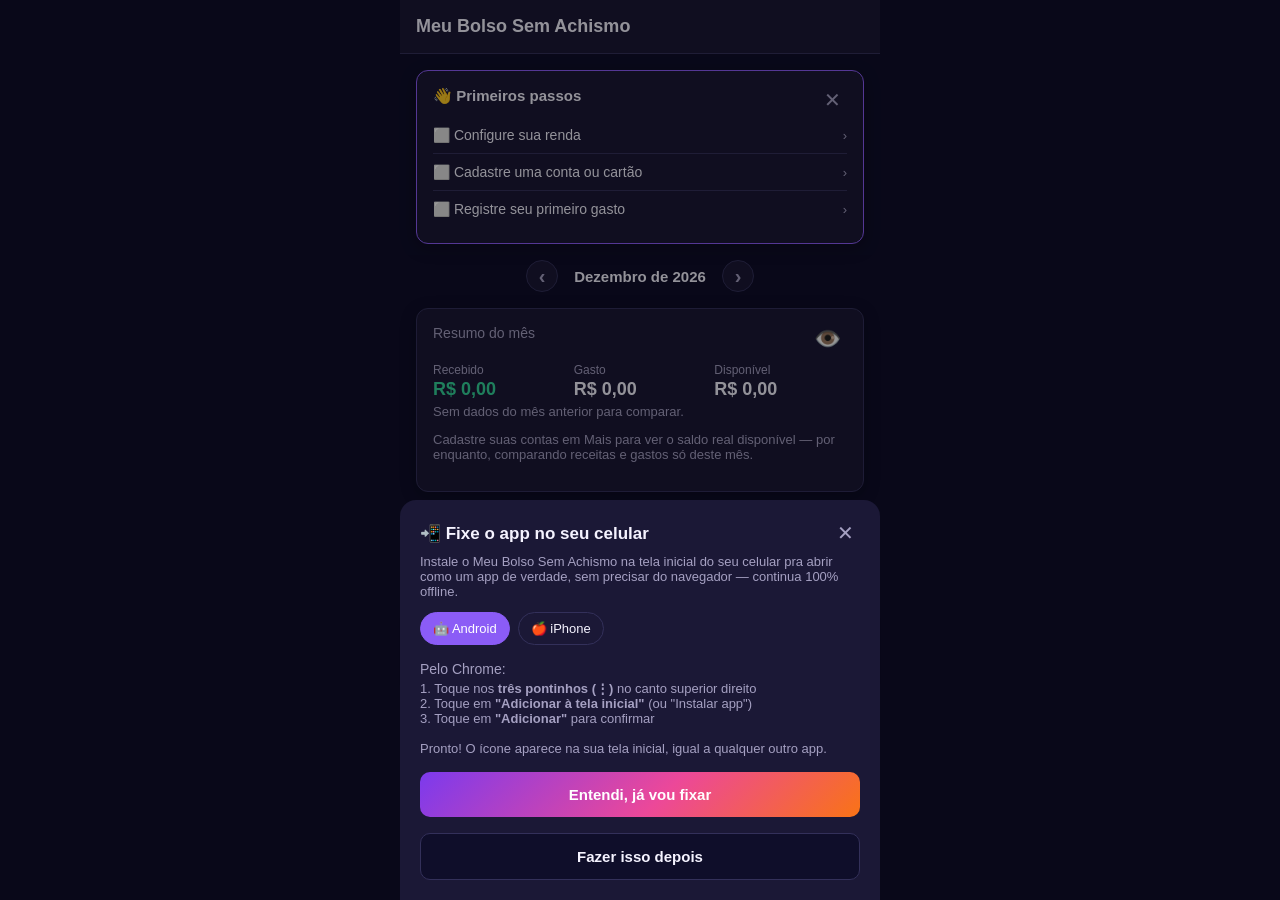
==== index.html @ 28075df9 "Permite escolher conta/carteira ao marcar conta fixa como paga O pagamento de contas fixas (Início e" ====
<!DOCTYPE html>
<html lang="pt-BR">
<head>
<meta charset="UTF-8">
<meta name="viewport" content="width=device-width, initial-scale=1, maximum-scale=1, viewport-fit=cover">
<title>Meu Bolso Sem Achismo</title>
<meta name="theme-color" content="#0F0E2A">
<link rel="manifest" href="manifest.json">
<link rel="apple-touch-icon" href="icons/icon.svg">
<link rel="icon" href="icons/icon.svg">
<meta name="apple-mobile-web-app-capable" content="yes">
<meta name="apple-mobile-web-app-status-bar-style" content="default">
<meta name="apple-mobile-web-app-title" content="Meu Bolso">
<link rel="stylesheet" href="css/style.css">
</head>
<body>

<!-- ============ TELA DE BLOQUEIO (PIN) ============ -->
<div id="lock-screen" style="display:none;position:fixed;inset:0;z-index:200;background:var(--bg);flex-direction:column;align-items:center;justify-content:center;padding:24px;">
  <div style="font-size:44px;margin-bottom:4px;">🔒</div>
  <p style="font-weight:600;margin-bottom:20px;color:var(--text);">Digite seu PIN</p>
  <div id="lock-dots" style="display:flex;gap:12px;margin-bottom:16px;"></div>
  <div id="lock-error" style="color:var(--danger);font-size:13px;margin-bottom:8px;height:16px;"></div>
  <div id="lock-keypad" style="display:grid;grid-template-columns:repeat(3,64px);gap:14px;"></div>
  <button id="btn-forgot-pin" style="margin-top:24px;background:none;border:none;color:var(--text-secondary);font-size:13px;text-decoration:underline;cursor:pointer;">Esqueci meu PIN</button>
</div>
<script>
  (function () {
    if (localStorage.getItem('finapp_pin') && sessionStorage.getItem('finapp_unlocked') !== '1') {
      document.getElementById('lock-screen').style.display = 'flex';
    }
  })();
</script>

<div id="app">

  <div class="appbar" id="appbar-title">Meu Bolso Sem Achismo</div>

  <!-- ============ DASHBOARD ============ -->
  <section class="screen active" id="screen-dashboard">
    <div class="card" id="onboarding-card" style="display:none;border:1px solid var(--primary);">
      <div style="display:flex;justify-content:space-between;align-items:flex-start;">
        <p class="card-title" style="color:var(--text);font-weight:700;font-size:15px;">👋 Primeiros passos</p>
        <button class="close-btn" id="btn-dismiss-onboarding" title="Dispensar">✕</button>
      </div>
      <div id="onboarding-steps" style="margin-top:4px;"></div>
    </div>

    <div class="month-nav" data-month-nav>
      <button class="close-btn" data-month-prev>‹</button>
      <span class="month-nav-label" data-month-label>—</span>
      <button class="close-btn" data-month-next>›</button>
      <button class="chip" data-month-today style="display:none;">Hoje</button>
    </div>

    <div class="card">
      <div style="display:flex;justify-content:space-between;align-items:flex-start;">
        <p class="card-title" style="margin:0;">Resumo do mês</p>
        <button class="close-btn" id="btn-toggle-hide" style="font-size:22px;" title="Ocultar valores">👁️</button>
      </div>
      <div class="summary-grid">
        <div>
          <p class="card-title">Recebido</p>
          <p class="big-number" id="dash-total-income" style="color:var(--success);">R$ 0,00</p>
        </div>
        <div>
          <p class="card-title">Gasto</p>
          <p class="big-number" id="dash-total-spent">R$ 0,00</p>
        </div>
        <div>
          <p class="card-title">Disponível</p>
          <p class="big-number" id="dash-available">R$ 0,00</p>
        </div>
      </div>
      <p class="sub-line" id="dash-comparison">—</p>
      <p class="sub-line" id="dash-available-note" style="margin-top:2px;"></p>
      <div id="dash-other-currencies" style="margin-top:8px;"></div>
    </div>

    <button class="btn btn-primary" id="btn-open-simulate" style="font-size:16px;">💬 Posso gastar isso?</button>

    <div id="dash-alerts"></div>

    <div class="section-title">Onde você está gastando mais</div>
    <div class="card" id="dash-chart-categories"></div>

    <button class="btn btn-secondary" id="btn-open-analysis">📊 Ver análise completa</button>
  </section>

  <!-- ============ CONTAS A PAGAR ============ -->
  <section class="screen" id="screen-bills">
    <div class="section-title">Faturas de cartão</div>
    <div id="card-bills-alerts"></div>
    <div class="card" id="card-bills-list"></div>

    <div class="section-title">Contas fixas</div>
    <div id="bills-alerts"></div>
    <div class="card" id="bills-list"></div>
    <button class="btn btn-secondary" id="btn-add-bill">+ Adicionar conta a pagar</button>
  </section>

  <!-- ============ ANÁLISE DETALHADA ============ -->
  <section class="screen" id="screen-analysis">
    <div style="display:flex;align-items:center;gap:6px;margin-bottom:12px;">
      <button class="close-btn" id="btn-analysis-back" style="font-size:22px;">‹</button>
      <p style="font-weight:600;font-size:15px;margin:0;color:var(--text);">Análise detalhada</p>
    </div>

    <div class="section-title">Gastos x receitas (últimos 6 meses)</div>
    <div class="card" id="dash-chart-trend"></div>

    <div class="section-title">Receitas este mês</div>
    <div class="card">
      <p class="card-title">Detalhamento por tipo</p>
      <div id="dash-income-breakdown" style="margin-top:8px;"></div>
    </div>

    <div class="section-title">Orçamento por categoria</div>
    <div class="card" id="dash-budgets"></div>

    <div class="section-title">Transações do mês</div>
    <div class="card" id="dash-transactions"></div>
    <button class="btn btn-secondary" id="btn-open-history">🔎 Ver todas as transações</button>
  </section>

  <!-- ============ CADASTRO ============ -->
  <!-- ============ ORÇAMENTOS ============ -->
  <section class="screen" id="screen-budgets">
    <div class="month-nav" data-month-nav>
      <button class="close-btn" data-month-prev>‹</button>
      <span class="month-nav-label" data-month-label>—</span>
      <button class="close-btn" data-month-next>›</button>
      <button class="chip" data-month-today style="display:none;">Hoje</button>
    </div>

    <div id="budget-total-alert"></div>
    <div class="card">
      <p class="card-title">Defina o limite mensal por categoria</p>
      <div id="budget-inputs"></div>
    </div>
    <div class="card">
      <p class="card-title">Sugestão 50/30/20 (com base na sua renda)</p>
      <div id="budget-suggestion" class="sub-line">Cadastre sua renda em Mais &gt; Perfil para ver a sugestão.</div>
    </div>
  </section>

  <!-- ============ INVESTIMENTOS ============ -->
  <section class="screen" id="screen-investments">
    <div class="card">
      <p class="card-title">Patrimônio investido</p>
      <p class="big-number" id="inv-total">R$ 0,00</p>
      <div id="inv-other-currencies" style="margin-top:8px;"></div>
    </div>
    <div id="inv-alerts"></div>
    <div class="section-title">Alocação por classe (R$)</div>
    <div class="card" id="inv-allocation"></div>
    <div class="section-title">Por corretora (R$)</div>
    <div class="card" id="inv-by-broker"></div>
    <div class="section-title">Por investimento (R$)</div>
    <div class="card" id="inv-by-name"></div>
    <div class="section-title">Aportes e resgates</div>
    <div class="card" id="inv-list"></div>
  </section>

  <!-- ============ MAIS: PERFIL, BACKUP, AJUDA ============ -->
  <section class="screen" id="screen-more">
    <div class="section-title">Segurança</div>
    <div class="card">
      <p class="card-title">Bloqueio por PIN</p>
      <p class="sub-line" id="pin-status">Nenhum PIN configurado.</p>
      <button class="btn btn-primary" id="btn-set-pin">🔒 Criar PIN</button>
      <button class="btn btn-secondary" id="btn-remove-pin" style="display:none;">Remover PIN</button>
    </div>

    <div class="section-title">Notificações</div>
    <div class="card">
      <p class="card-title">Avisar quando uma conta ou fatura vencer</p>
      <p class="sub-line" id="notif-status">Verificando...</p>
      <button class="btn btn-primary" id="btn-enable-notif">🔔 Ativar notificações no aparelho</button>
      <p class="sub-line" style="margin-top:10px;">Como o app é 100% offline, a notificação dispara quando você abre o app e há algo vencendo hoje ou atrasado — não existe alarme com o app fechado sem internet. Abra o app diariamente para não perder nada.</p>
    </div>

    <div class="section-title" id="section-accounts">Contas bancárias e carteira</div>
    <div class="card">
      <p class="card-title">Total em contas e dinheiro físico</p>
      <p class="big-number" id="accounts-total">R$ 0,00</p>
      <div id="accounts-other-currencies" style="margin-top:8px;"></div>
    </div>
    <div class="card" id="accounts-list"></div>
    <button class="btn btn-secondary" id="btn-add-account">+ Adicionar conta ou carteira</button>

    <div class="section-title">Cartões</div>
    <div id="cards-alerts"></div>
    <div class="card" id="cards-list"></div>
    <button class="btn btn-secondary" id="btn-add-card">+ Adicionar cartão</button>

    <div class="section-title">Categorias de gasto</div>
    <div class="card" id="expense-categories-list"></div>
    <button class="btn btn-secondary" id="btn-add-category">+ Adicionar categoria de gasto</button>

    <div class="section-title">Tipos de receita</div>
    <div class="card" id="income-categories-list"></div>
    <button class="btn btn-secondary" id="btn-add-income-category">+ Adicionar tipo de receita</button>

    <div class="section-title">Moedas</div>
    <div class="card">
      <label style="display:flex;align-items:center;gap:8px;cursor:pointer;">
        <input type="checkbox" id="toggle-multi-currency" style="width:auto;">
        <span>Usar outras moedas além de R$ (dólar, bitcoin...)</span>
      </label>
      <p class="sub-line" style="margin-top:6px;">Desligado, tudo fica só em R$ e some o seletor de moeda dos formulários. Sem conversão entre elas — cada moeda soma separada.</p>
    </div>
    <div id="currencies-section" style="display:none;">
      <div class="card" id="currencies-list"></div>
      <button class="btn btn-secondary" id="btn-add-currency">+ Adicionar moeda</button>
    </div>

    <div class="section-title">Backup</div>
    <div class="card">
      <p class="card-title">Exportar ou restaurar seus dados</p>
      <p class="sub-line">Como tudo fica só neste aparelho, exporte um backup de vez em quando e guarde onde quiser (Drive, e-mail para você mesma, pendrive). Se trocar de celular ou limpar o navegador, importe o arquivo para trazer tudo de volta.</p>
      <button class="btn btn-secondary" id="btn-export-backup">⬇️ Exportar backup</button>
      <label class="btn btn-secondary" style="display:block;text-align:center;cursor:pointer;box-sizing:border-box;">
        ⬆️ Importar backup
        <input type="file" id="input-import-backup" accept="application/json" style="display:none;">
      </label>
    </div>

    <div class="section-title">Zona de risco</div>
    <div class="card">
      <p class="card-title">Resetar aplicativo</p>
      <p class="sub-line">Apaga TUDO — gastos, receitas, contas, cartões, investimentos, categorias, PIN — e volta ao estado inicial, como se fosse a primeira vez abrindo o app. Não tem como desfazer. Exporte um backup antes, se quiser guardar seus dados.</p>
      <button class="btn btn-danger" id="btn-reset-app" style="border:1px solid var(--danger);margin-top:8px;">🗑️ Resetar aplicativo</button>
    </div>

    <div class="section-title">Como usar</div>
    <div class="card">
      <p class="card-title">Guia rápido do app</p>
      <button class="btn btn-secondary" id="btn-open-help">❓ Ver instruções de uso</button>
      <button class="btn btn-secondary" id="btn-open-install">📲 Como fixar o app no celular</button>
    </div>

    <div class="section-title" id="section-profile">Perfil</div>
    <div class="card">
      <p class="card-title">Seus dados financeiros</p>
      <div class="two-col">
        <div>
          <label for="profile-income-gross">Renda bruta mensal (R$)</label>
          <input type="number" id="profile-income-gross" inputmode="decimal" placeholder="0,00">
        </div>
        <div>
          <label for="profile-income-net">Renda líquida mensal (R$)</label>
          <input type="number" id="profile-income-net" inputmode="decimal" placeholder="0,00">
        </div>
      </div>
      <p class="sub-line" style="margin-top:2px;">Usamos a renda líquida (o que cai na conta) para calcular metas e sugestões de orçamento.</p>

      <label for="profile-dependents">Número de dependentes</label>
      <input type="number" id="profile-dependents" inputmode="numeric" min="0" value="0">

      <label for="profile-risk">Perfil de risco</label>
      <select id="profile-risk">
        <option>Conservador</option>
        <option selected>Moderado</option>
        <option>Agressivo</option>
      </select>

      <label for="profile-emergency">Reserva de emergência atual (R$)</label>
      <input type="number" id="profile-emergency" inputmode="decimal" placeholder="0,00">

      <label class="chip" style="display:flex;align-items:center;gap:8px;width:fit-content;margin-top:12px;">
        <input type="checkbox" id="profile-debt" style="width:auto;"> Tenho dívidas caras (cartão/cheque especial)
      </label>

      <button class="btn btn-primary" id="btn-save-profile">Salvar</button>
    </div>

    <div class="card">
      <p class="card-title">Orientação</p>
      <div id="profile-recommendation" class="sub-line"></div>
    </div>

    <div class="card">
      <p class="sub-line">⚠️ Este app dá sugestões educacionais baseadas em regras gerais (reserva de emergência, 50/30/20, diversificação). Não é aconselhamento financeiro personalizado — para decisões importantes, consulte um planejador CFP®. Todos os dados ficam salvos apenas neste aparelho.</p>
    </div>

    <div class="section-title">Sobre</div>
    <div class="card" style="text-align:center;">
      <p style="font-weight:700;font-size:16px;margin:0 0 4px;">💜 Meu Bolso Sem Achismo</p>
      <p class="sub-line" style="margin:0 0 12px;">Controle financeiro pessoal, 100% offline e gratuito.</p>
      <p class="sub-line" style="margin:0 0 12px;font-weight:600;">Este app é gratuito e é proibida a cobrança por ele, por cópias ou redistribuições.</p>
      <a href="https://instagram.com/dani.sem.achismo" target="_blank" rel="noopener" class="btn btn-secondary" style="text-decoration:none;display:block;">📷 @dani.sem.achismo</a>
    </div>
  </section>

  <!-- ============ NAV ============ -->
  <nav class="bottom-nav">
    <button class="nav-item active" data-screen="dashboard"><span class="icon">🏠</span>Início</button>
    <button class="nav-item" data-screen="bills"><span class="icon">🗓️</span>Contas</button>
    <button class="nav-item" data-screen="budgets"><span class="icon">🎯</span>Orçamento</button>
    <button class="nav-item" data-screen="investments"><span class="icon">📈</span>Investir</button>
    <button class="nav-item" data-screen="more"><span class="icon">☰</span>Mais</button>
  </nav>

  <button class="fab" id="fab-add">+</button>

  <!-- ============ MODAL: ADICIONAR TRANSAÇÃO ============ -->
  <div class="modal-overlay" id="modal-tx">
    <div class="modal-sheet">
      <div class="modal-header">
        <h2 id="tx-modal-title">Novo lançamento</h2>
        <button class="close-btn" data-close="modal-tx">✕</button>
      </div>

      <div class="type-toggle">
        <button class="type-btn expense selected" data-type="expense">Gasto</button>
        <button class="type-btn income" data-type="income">Receita</button>
      </div>

      <label for="tx-amount">Valor</label>
      <input type="number" id="tx-amount" inputmode="decimal" placeholder="0,00" autofocus>

      <div id="tx-currency-wrap" style="display:none;">
        <label>Moeda</label>
        <div class="chip-list" id="tx-currency-chips"></div>
      </div>

      <label>Categoria</label>
      <div class="chip-list" id="tx-categories"></div>

      <label for="tx-date">Data</label>
      <input type="date" id="tx-date">

      <label for="tx-desc">Descrição (opcional)</label>
      <input type="text" id="tx-desc" placeholder="Ex: Supermercado">

      <p class="sub-line" id="tx-edit-payment-info" style="display:none;"></p>

      <div id="tx-payment-wrap">
        <label>Forma de pagamento</label>
        <div class="chip-list" id="tx-payment-methods"></div>

        <div id="tx-card-fields" style="display:none;">
          <div class="two-col">
            <div>
              <label for="tx-card-select">Cartão de crédito</label>
              <select id="tx-card-select"></select>
            </div>
            <div>
              <label for="tx-installments">Parcelas (total)</label>
              <input type="number" id="tx-installments" min="1" value="1" inputmode="numeric">
            </div>
          </div>
          <div id="tx-installment-start-wrap" style="display:none;">
            <label for="tx-installment-start">Compra já começou? A partir de qual parcela</label>
            <input type="number" id="tx-installment-start" min="1" value="1" inputmode="numeric">
            <p class="sub-line" style="margin-top:4px;">Ex: compra em 10x, já pagou 6 → coloque "7". Registra só as 4 parcelas que faltam, com o valor de cada uma calculado sobre o total.</p>
          </div>
          <div id="tx-card-name-wrap" style="display:none;">
            <label for="tx-card-name">Nome do cartão</label>
            <input type="text" id="tx-card-name" placeholder="Ex: Nubank">
          </div>
        </div>

        <div id="tx-benefit-fields" style="display:none;">
          <label for="tx-benefit-select">Qual cartão?</label>
          <select id="tx-benefit-select"></select>
        </div>
      </div>

      <div id="tx-account-wrap">
        <label for="tx-account">Conta/Carteira (opcional)</label>
        <select id="tx-account"></select>
      </div>

      <button class="btn btn-primary" id="btn-save-tx">Salvar</button>
      <button class="btn btn-danger" id="btn-delete-tx" style="display:none;">Apagar lançamento</button>
    </div>
  </div>

  <!-- ============ MODAL: NOVO APORTE ============ -->
  <div class="modal-overlay" id="modal-inv">
    <div class="modal-sheet">
      <div class="modal-header">
        <h2 id="inv-modal-title">Novo aporte / resgate</h2>
        <button class="close-btn" data-close="modal-inv">✕</button>
      </div>

      <div class="type-toggle">
        <button class="type-btn income selected" data-movement="aporte">Aporte</button>
        <button class="type-btn expense" data-movement="resgate">Resgate</button>
      </div>

      <label for="inv-amount">Valor</label>
      <input type="number" id="inv-amount" inputmode="decimal" placeholder="0,00">

      <div id="inv-currency-wrap" style="display:none;">
        <label>Moeda</label>
        <div class="chip-list" id="inv-currency-chips"></div>
      </div>

      <label for="inv-class">Classe de ativo</label>
      <select id="inv-class"></select>

      <label for="inv-name">Nome do ativo (opcional)</label>
      <input type="text" id="inv-name" placeholder="Ex: Tesouro IPCA+, PETR4...">

      <label for="inv-broker">Corretora (opcional)</label>
      <input type="text" id="inv-broker" placeholder="Ex: Binance, XP, Rico...">

      <label for="inv-date">Data</label>
      <input type="date" id="inv-date">

      <div class="two-col">
        <div>
          <label for="inv-liquidity">Liquidez</label>
          <select id="inv-liquidity"></select>
        </div>
        <div>
          <label for="inv-maturity">Vencimento (opcional)</label>
          <input type="date" id="inv-maturity">
        </div>
      </div>

      <label for="inv-rate">Rentabilidade / condição</label>
      <input type="text" id="inv-rate" placeholder="Ex: 110% CDI, IPCA+6%...">

      <button class="btn btn-primary" id="btn-save-inv">Salvar</button>
      <button class="btn btn-danger" id="btn-delete-inv" style="display:none;">Apagar registro</button>
    </div>
  </div>

  <!-- ============ MODAL: POSSO GASTAR ISSO? ============ -->
  <div class="modal-overlay" id="modal-simulate">
    <div class="modal-sheet">
      <div class="modal-header">
        <h2>Posso gastar isso?</h2>
        <button class="close-btn" data-close="modal-simulate">✕</button>
      </div>

      <label for="sim-amount">Valor (R$)</label>
      <input type="number" id="sim-amount" inputmode="decimal" placeholder="0,00">

      <label>Categoria</label>
      <div class="chip-list" id="sim-categories"></div>

      <label>Forma de pagamento</label>
      <div class="chip-list" id="sim-payment-methods"></div>

      <div id="sim-installments-wrap" style="display:none;">
        <label for="sim-installments">Vai parcelar? Em quantas vezes</label>
        <input type="number" id="sim-installments" min="1" value="1" inputmode="numeric">
      </div>

      <button class="btn btn-primary" id="btn-calc-simulate">Calcular</button>

      <div id="sim-result" style="margin-top:14px;"></div>

      <button class="btn btn-secondary" id="btn-simulate-to-tx" style="display:none;">Registrar esse gasto</button>
    </div>
  </div>

  <!-- ============ MODAL: NOVA CONTA A PAGAR ============ -->
  <div class="modal-overlay" id="modal-bill">
    <div class="modal-sheet">
      <div class="modal-header">
        <h2 id="bill-modal-title">Nova conta a pagar</h2>
        <button class="close-btn" data-close="modal-bill">✕</button>
      </div>

      <label for="bill-name">Nome</label>
      <input type="text" id="bill-name" placeholder="Ex: Aluguel, Internet, Cartão...">

      <label>Categoria</label>
      <div class="chip-list" id="bill-categories"></div>

      <div class="two-col">
        <div>
          <label for="bill-amount">Valor (R$)</label>
          <input type="number" id="bill-amount" inputmode="decimal" placeholder="0,00">
        </div>
        <div>
          <label for="bill-day">Dia do vencimento</label>
          <input type="number" id="bill-day" min="1" max="31" inputmode="numeric" placeholder="Ex: 10">
        </div>
      </div>

      <label style="display:flex;align-items:center;gap:8px;margin-top:16px;cursor:pointer;">
        <input type="checkbox" id="bill-is-investment" style="width:auto;">
        <span style="font-size:13px;color:var(--text-secondary);">Esse pagamento é um aporte de investimento (ex: previdência, poupança programada)</span>
      </label>
      <div id="bill-investment-fields" style="display:none;">
        <label for="bill-inv-class">Classe do investimento</label>
        <select id="bill-inv-class"></select>

        <label for="bill-inv-broker">Corretora (opcional)</label>
        <input type="text" id="bill-inv-broker" placeholder="Ex: Binance, XP, Rico...">

        <div class="two-col">
          <div>
            <label for="bill-inv-liquidity">Liquidez</label>
            <select id="bill-inv-liquidity"></select>
          </div>
          <div>
            <label for="bill-inv-maturity">Vencimento (opcional)</label>
            <input type="date" id="bill-inv-maturity">
          </div>
        </div>
        <p class="sub-line">Ao marcar essa conta como paga, o valor entra automaticamente como um aporte na tela Investir, em vez de virar uma despesa comum.</p>
      </div>

      <button class="btn btn-primary" id="btn-save-bill">Salvar</button>
      <button class="btn btn-danger" id="btn-delete-bill" style="display:none;">Apagar conta</button>
    </div>
  </div>

  <!-- ============ MODAL: NOVA CONTA/CARTEIRA ============ -->
  <div class="modal-overlay" id="modal-account">
    <div class="modal-sheet">
      <div class="modal-header">
        <h2 id="account-modal-title">Nova conta ou carteira</h2>
        <button class="close-btn" data-close="modal-account">✕</button>
      </div>

      <label for="account-name">Nome</label>
      <input type="text" id="account-name" placeholder="Ex: Nubank, Dinheiro em casa...">

      <label for="account-type">Tipo</label>
      <select id="account-type">
        <option value="banco">Conta bancária</option>
        <option value="carteira">Carteira / dinheiro físico</option>
      </select>

      <div id="account-currency-wrap" style="display:none;">
        <label for="account-currency">Moeda</label>
        <select id="account-currency"></select>
      </div>

      <label for="account-balance">Saldo atual</label>
      <input type="number" id="account-balance" inputmode="decimal" placeholder="0,00">

      <button class="btn btn-primary" id="btn-save-account">Salvar</button>
      <button class="btn btn-danger" id="btn-delete-account" style="display:none;">Apagar conta</button>
    </div>
  </div>

  <!-- ============ MODAL: NOVO CARTÃO ============ -->
  <div class="modal-overlay" id="modal-card">
    <div class="modal-sheet">
      <div class="modal-header">
        <h2 id="card-modal-title">Novo cartão</h2>
        <button class="close-btn" data-close="modal-card">✕</button>
      </div>

      <label>Tipo</label>
      <div class="chip-list" id="card-kind-chips"></div>

      <label for="card-name">Nome</label>
      <input type="text" id="card-name" placeholder="Ex: Nubank, Sodexo, Ticket...">

      <div id="card-credito-fields">
        <div class="two-col">
          <div>
            <label for="card-due-day">Dia de vencimento da fatura</label>
            <input type="number" id="card-due-day" min="1" max="31" inputmode="numeric" placeholder="Ex: 10">
          </div>
          <div>
            <label for="card-limit">Limite total (R$)</label>
            <input type="number" id="card-limit" inputmode="decimal" placeholder="0,00">
          </div>
        </div>
      </div>

      <div id="card-beneficio-fields" style="display:none;">
        <div class="two-col">
          <div>
            <label for="card-deposit">Valor que cai por mês (R$)</label>
            <input type="number" id="card-deposit" inputmode="decimal" placeholder="0,00">
          </div>
          <div>
            <label for="card-balance">Saldo disponível hoje (R$)</label>
            <input type="number" id="card-balance" inputmode="decimal" placeholder="0,00">
          </div>
        </div>
      </div>

      <button class="btn btn-primary" id="btn-save-card">Salvar</button>
      <button class="btn btn-danger" id="btn-delete-card" style="display:none;">Apagar cartão</button>
    </div>
  </div>

  <!-- ============ MODAL: PAGAR FATURA DO CARTÃO ============ -->
  <div class="modal-overlay" id="modal-pay-card">
    <div class="modal-sheet">
      <div class="modal-header">
        <h2>Marcar fatura como paga</h2>
        <button class="close-btn" data-close="modal-pay-card">✕</button>
      </div>

      <p class="card-title" id="pay-card-name" style="font-size:16px;font-weight:600;color:var(--text);">—</p>
      <p class="sub-line" id="pay-card-outstanding">—</p>

      <label for="pay-card-account">De qual conta saiu o pagamento?</label>
      <select id="pay-card-account"></select>

      <label for="pay-card-amount">Valor pago (R$)</label>
      <input type="number" id="pay-card-amount" inputmode="decimal" placeholder="0,00">

      <label for="pay-card-date">Data</label>
      <input type="date" id="pay-card-date">

      <p class="sub-line" style="margin-top:8px;">Isso só desconta do saldo da conta escolhida — as compras já foram contadas nas categorias quando você lançou, então isso não soma de novo no seu total de gastos.</p>

      <button class="btn btn-primary" id="btn-save-pay-card">Confirmar pagamento</button>
    </div>
  </div>

  <!-- ============ MODAL: MARCAR CONTA COMO PAGA ============ -->
  <div class="modal-overlay" id="modal-pay-bill">
    <div class="modal-sheet">
      <div class="modal-header">
        <h2>Marcar conta como paga</h2>
        <button class="close-btn" data-close="modal-pay-bill">✕</button>
      </div>

      <p class="card-title" id="pay-bill-name" style="font-size:16px;font-weight:600;color:var(--text);">—</p>

      <label for="pay-bill-amount">Valor pago (R$)</label>
      <input type="number" id="pay-bill-amount" inputmode="decimal" placeholder="0,00">
      <p class="sub-line">Contas como luz e água costumam variar de mês pra mês — ajuste aqui se veio diferente do valor cadastrado, sem precisar editar a conta fixa.</p>

      <label for="pay-bill-account">De qual conta ou carteira saiu o pagamento?</label>
      <select id="pay-bill-account"></select>
      <p class="sub-line">Isso desconta o valor do saldo dessa conta. Se preferir não vincular, deixe em "— nenhuma —".</p>

      <label for="pay-bill-date">Data</label>
      <input type="date" id="pay-bill-date">

      <button class="btn btn-primary" id="btn-save-pay-bill">Confirmar pagamento</button>
    </div>
  </div>

  <!-- ============ MODAL: CONFIGURAÇÃO INICIAL DO CARTÃO ============ -->
  <div class="modal-overlay" id="modal-card-initial">
    <div class="modal-sheet">
      <div class="modal-header">
        <h2>Lançar situação atual</h2>
        <button class="close-btn" data-close="modal-card-initial">✕</button>
      </div>

      <p class="card-title" id="cardinitial-name" style="font-size:16px;font-weight:600;color:var(--text);">—</p>
      <p class="sub-line">Use isso só na configuração inicial, pra não ter que lançar compra por compra. Entra como um lançamento em "Outros", sem detalhar item por item.</p>

      <label for="cardinitial-current">Fatura deste mês (R$)</label>
      <input type="number" id="cardinitial-current" inputmode="decimal" placeholder="0,00">

      <div class="two-col">
        <div>
          <label for="cardinitial-future-total">Comprometido nos próximos meses (R$)</label>
          <input type="number" id="cardinitial-future-total" inputmode="decimal" placeholder="0,00">
        </div>
        <div>
          <label for="cardinitial-future-months">Em quantos meses</label>
          <input type="number" id="cardinitial-future-months" min="1" value="1" inputmode="numeric">
        </div>
      </div>
      <p class="sub-line" style="margin-top:4px;">Ex: se ainda faltam R$ 900 em 3 meses, o app divide em 3 parcelas de R$ 300 nos próximos meses.</p>

      <button class="btn btn-primary" id="btn-save-card-initial">Salvar</button>
    </div>
  </div>

  <!-- ============ MODAL: CATEGORIA DE GASTO ============ -->
  <div class="modal-overlay" id="modal-category">
    <div class="modal-sheet">
      <div class="modal-header">
        <h2 id="category-modal-title">Nova categoria de gasto</h2>
        <button class="close-btn" data-close="modal-category">✕</button>
      </div>

      <div class="two-col">
        <div style="flex:0 0 70px;">
          <label for="category-icon">Ícone</label>
          <input type="text" id="category-icon" placeholder="🏷️" maxlength="4">
        </div>
        <div>
          <label for="category-name">Nome</label>
          <input type="text" id="category-name" placeholder="Ex: Pet, Filhos, Viagem...">
        </div>
      </div>

      <label for="category-pct">% sugerido da renda líquida</label>
      <input type="number" id="category-pct" min="0" max="100" placeholder="5">

      <button class="btn btn-primary" id="btn-save-category">Salvar</button>
      <button class="btn btn-danger" id="btn-delete-category" style="display:none;">Apagar categoria</button>
    </div>
  </div>

  <!-- ============ MODAL: TIPO DE RECEITA ============ -->
  <div class="modal-overlay" id="modal-income-category">
    <div class="modal-sheet">
      <div class="modal-header">
        <h2 id="income-category-modal-title">Novo tipo de receita</h2>
        <button class="close-btn" data-close="modal-income-category">✕</button>
      </div>

      <div class="two-col">
        <div style="flex:0 0 70px;">
          <label for="income-category-icon">Ícone</label>
          <input type="text" id="income-category-icon" placeholder="➕" maxlength="4">
        </div>
        <div>
          <label for="income-category-name">Nome</label>
          <input type="text" id="income-category-name" placeholder="Ex: Pensão, Bônus...">
        </div>
      </div>

      <button class="btn btn-primary" id="btn-save-income-category">Salvar</button>
      <button class="btn btn-danger" id="btn-delete-income-category" style="display:none;">Apagar tipo de receita</button>
    </div>
  </div>

  <!-- ============ MODAL: MOEDA ============ -->
  <div class="modal-overlay" id="modal-currency">
    <div class="modal-sheet">
      <div class="modal-header">
        <h2 id="currency-modal-title">Nova moeda</h2>
        <button class="close-btn" data-close="modal-currency">✕</button>
      </div>

      <div class="two-col">
        <div>
          <label for="currency-code">Código</label>
          <input type="text" id="currency-code" placeholder="Ex: EUR" maxlength="6" style="text-transform:uppercase;">
        </div>
        <div>
          <label for="currency-symbol">Símbolo</label>
          <input type="text" id="currency-symbol" placeholder="Ex: €" maxlength="6">
        </div>
      </div>

      <label for="currency-decimals">Casas decimais</label>
      <input type="number" id="currency-decimals" min="0" max="8" value="2">

      <button class="btn btn-primary" id="btn-save-currency">Salvar</button>
      <button class="btn btn-danger" id="btn-delete-currency" style="display:none;">Apagar moeda</button>
    </div>
  </div>

  <!-- ============ MODAL: CRIAR/ALTERAR PIN ============ -->
  <div class="modal-overlay" id="modal-set-pin">
    <div class="modal-sheet">
      <div class="modal-header">
        <h2>Criar PIN de acesso</h2>
        <button class="close-btn" data-close="modal-set-pin">✕</button>
      </div>

      <label for="set-pin-1">Novo PIN (4 dígitos)</label>
      <input type="password" id="set-pin-1" inputmode="numeric" maxlength="4" pattern="[0-9]*">

      <label for="set-pin-2">Confirme o PIN</label>
      <input type="password" id="set-pin-2" inputmode="numeric" maxlength="4" pattern="[0-9]*">

      <button class="btn btn-primary" id="btn-save-pin">Salvar PIN</button>
    </div>
  </div>

  <!-- ============ MODAL: TODAS AS TRANSAÇÕES ============ -->
  <div class="modal-overlay" id="modal-history">
    <div class="modal-sheet">
      <div class="modal-header">
        <h2>Todas as transações</h2>
        <button class="close-btn" data-close="modal-history">✕</button>
      </div>

      <input type="text" id="history-search" placeholder="Buscar por descrição ou categoria...">

      <div class="chip-list" id="history-type-filter" style="margin-top:10px;"></div>

      <select id="history-category-filter" style="margin-top:10px;"></select>

      <div class="card" id="history-list" style="margin-top:14px;"></div>
    </div>
  </div>

  <!-- ============ MODAL: COMO USAR ============ -->
  <div class="modal-overlay" id="modal-help">
    <div class="modal-sheet">
      <div class="modal-header">
        <h2>Como usar</h2>
        <button class="close-btn" data-close="modal-help">✕</button>
      </div>

      <p class="sub-line"><strong>Tudo neste app fica salvo só no seu celular.</strong> Não há login, nuvem ou internet envolvida — por isso é importante exportar um backup de vez em quando (veja a seção Backup, em Mais).</p>

      <p class="card-title" style="margin-top:16px;">🏠 Início</p>
      <p class="sub-line">Mostra só o essencial de bater o olho: quanto entrou, quanto saiu e quanto ainda está disponível este mês, alertas de conta/fatura vencendo (com botão de pagar direto) e onde você mais gastou. Use as setas ‹ › no topo para navegar entre meses passados e futuros (toque em "Hoje" para voltar). Toque no 👁️ para ocultar todos os valores na tela. Toque em "📊 Ver análise completa" para os gráficos e detalhes.</p>

      <p class="card-title" style="margin-top:16px;">📊 Análise completa</p>
      <p class="sub-line">Gráfico de gastos x receitas dos últimos 6 meses, detalhamento das receitas por tipo, orçamento por categoria e a lista de transações do mês. Toque em qualquer transação para editar, ou no 🗑️ para apagar. Toque em "Ver todas as transações" para buscar em todo o histórico, filtrando por texto, categoria ou tipo.</p>

      <p class="card-title" style="margin-top:16px;">➕ Lançar um gasto ou receita</p>
      <p class="sub-line">Toque no botão "+". Escolha Gasto ou Receita, valor, categoria e data. Para gastos, escolha a forma de pagamento: Dinheiro, Pix, Débito, Cartão de Crédito, Cartão Alimentação ou Cartão Refeição. Se for cartão de crédito, escolha o cartão cadastrado e o número de parcelas — o app cria automaticamente um lançamento em cada mês futuro. Se ligar a um banco/carteira ou cartão benefício, o saldo é debitado/creditado sozinho.</p>

      <p class="card-title" style="margin-top:16px;">💬 Posso gastar isso?</p>
      <p class="sub-line">Antes de gastar, simule: informe valor, categoria, forma de pagamento e parcelas. O app compara com o que resta no orçamento daquela categoria este mês e diz se dá para gastar e quanto sobra (ou quanto vai faltar).</p>

      <p class="card-title" style="margin-top:16px;">🗓️ Contas a pagar</p>
      <p class="sub-line">Reúne tudo que tem vencimento: as faturas dos cartões de crédito cadastrados (valor e dia de vencimento, calculado sozinho) e as contas fixas (aluguel, internet, assinaturas, luz, água). Toque em "Marcar como paga" pra confirmar o pagamento — o valor pode ser ajustado ali na hora, útil pra contas que variam de mês pra mês (ex: cadastrou luz como R$ 50, mas veio R$ 68 esse mês). Escolha também de qual conta ou carteira saiu o dinheiro, pra descontar o saldo certinho (fica "— nenhuma —" se não quiser vincular). Pagar a fatura do cartão funciona igual, e não conta de novo nos gastos (as compras já foram contadas quando lançadas). Se marcar uma conta fixa como "aporte de investimento", o valor confirmado vira aporte na tela Investir em vez de gasto.</p>

      <p class="card-title" style="margin-top:16px;">🎯 Orçamento</p>
      <p class="sub-line">Defina um limite mensal de gasto para cada categoria — também navegável por mês. Se você já sabe quanto costuma gastar (ex: R$ 400 em Alimentação), digite o valor em R$ direto: o app calcula sozinho quanto isso representa da sua renda líquida em %. Cada categoria também vem com um percentual sugerido, baseado em boas práticas (ex: Moradia ~28%, Alimentação ~14%) — editável em Mais. Você pode tocar em "Usar" para aplicar o valor sugerido como limite.</p>

      <p class="card-title" style="margin-top:16px;">📈 Investir</p>
      <p class="sub-line">Registre aportes e resgates por classe de ativo (Renda Fixa, Ações, FIIs, Cripto, Outros), com nome, corretora, liquidez, rentabilidade/condição e vencimento (para renda fixa). Use o mesmo nome em todo aporte de um investimento recorrente (ex: "Previdência XP") para somar tudo na seção "Por investimento". O app avisa se sua carteira está muito concentrada em uma classe ou com risco acima do seu perfil.</p>

      <p class="card-title" style="margin-top:16px;">☰ Mais</p>
      <p class="sub-line">
        Fica tudo que você configura uma vez e usa no dia a dia — depois do cadastro inicial, é uma tela que você quase não precisa mais visitar:<br><br>
        <strong>Segurança:</strong> crie um PIN de 4 dígitos para travar o app — ele pede o PIN toda vez que for aberto. Guardado só no aparelho; "Esqueci meu PIN" remove a trava sem apagar seus dados.<br><br>
        <strong>Notificações:</strong> ative para receber um aviso no aparelho quando algo vencer hoje (só dispara quando você abre o app, já que é tudo offline). A notificação tem um botão de ação — toque nele pra marcar a conta como paga (ou abrir o pagamento da fatura) direto, sem precisar abrir o app e procurar.<br><br>
        <strong>Contas bancárias e carteira:</strong> seus bancos e o dinheiro físico que você tem em casa — o app atualiza o saldo sozinho quando você usa Pix/Débito/Dinheiro num lançamento.<br><br>
        <strong>Cartões:</strong> cartões de crédito (dia de vencimento e limite total) e cartões de vale alimentação/refeição (valor que cai por mês e saldo). O pagamento da fatura fica na aba Contas a pagar. Se já usa o cartão e não quer lançar compra por compra, toque em "Lançar situação atual" e informe a fatura de agora + o total que falta pagar nos próximos meses de uma vez.<br><br>
        <strong>Categorias de gasto:</strong> as categorias que aparecem ao lançar um gasto. Vêm algumas prontas (Alimentação, Transporte...), mas você pode criar, editar ou apagar as suas (ex: Pet, Filhos).<br><br>
        <strong>Tipos de receita:</strong> o mesmo, mas para o que você recebe (Salário, Adiantamento, Aluguel recebido, Freelance...).<br><br>
        <strong>Moedas:</strong> por padrão só R$, mas você pode adicionar outras (dólar, bitcoin, o que quiser). Elas não se convertem entre si — cada uma soma separada (ex: R$ 800 + US$ 50, nunca vira um número só). Cartões de crédito/benefício continuam sempre em R$; dinheiro, Pix, débito, receitas, contas e investimentos podem usar qualquer moeda cadastrada.<br><br>
        <strong>Backup:</strong> exporte um arquivo com todos os seus dados e guarde em segurança; importe para restaurar.<br><br>
        <strong>Resetar aplicativo:</strong> apaga tudo e volta ao estado inicial, com confirmação em duas etapas antes de executar (não tem como desfazer — exporte um backup antes se quiser guardar algo).<br><br>
        <strong>Perfil:</strong> renda bruta/líquida, dependentes, perfil de risco e reserva de emergência — usados para as sugestões de orçamento e investimento.<br><br>
        <strong>Fixar o app no celular:</strong> passo a passo para adicionar o app na tela inicial do seu celular (Android ou iPhone), pra abrir como um app de verdade sem precisar do navegador. Aparece sozinho no primeiro acesso, mas pode ser visto de novo a qualquer momento aqui em Mais.
      </p>

      <p class="card-title" style="margin-top:16px;">⚠️ Importante</p>
      <p class="sub-line">As sugestões deste app são educacionais, baseadas em regras gerais. Não substituem um planejador financeiro (CFP®) para decisões importantes. Seus dados nunca saem do aparelho — cuide do backup.</p>
    </div>
  </div>

  <!-- ============ MODAL: FIXAR O APP NO CELULAR (PWA install) ============ -->
  <div class="modal-overlay" id="modal-install" style="z-index:260;">
    <div class="modal-sheet">
      <div class="modal-header">
        <h2>📲 Fixe o app no seu celular</h2>
        <button class="close-btn" data-close="modal-install">✕</button>
      </div>
      <p class="sub-line">Instale o Meu Bolso Sem Achismo na tela inicial do seu celular pra abrir como um app de verdade, sem precisar do navegador — continua 100% offline.</p>

      <div class="chip-list" id="install-os-chips">
        <div class="chip selected" data-install-os="android">🤖 Android</div>
        <div class="chip" data-install-os="ios">🍎 iPhone</div>
      </div>

      <div id="install-steps-android">
        <p class="card-title" style="margin-top:16px;">Pelo Chrome:</p>
        <p class="sub-line">
          1. Toque nos <strong>três pontinhos (⋮)</strong> no canto superior direito<br>
          2. Toque em <strong>"Adicionar à tela inicial"</strong> (ou "Instalar app")<br>
          3. Toque em <strong>"Adicionar"</strong> para confirmar<br><br>
          Pronto! O ícone aparece na sua tela inicial, igual a qualquer outro app.
        </p>
      </div>
      <div id="install-steps-ios" style="display:none;">
        <p class="card-title" style="margin-top:16px;">Pelo Safari:</p>
        <p class="sub-line">
          1. Toque no ícone de <strong>compartilhar</strong> (quadrado com uma seta pra cima), na barra de baixo<br>
          2. Role as opções e toque em <strong>"Adicionar à Tela de Início"</strong><br>
          3. Toque em <strong>"Adicionar"</strong> no canto superior direito<br><br>
          Pronto! O ícone aparece na sua tela de início, igual a qualquer outro app.<br><br>
          <em>Precisa ser pelo Safari — no iPhone, o Chrome não consegue instalar apps na tela inicial.</em>
        </p>
      </div>

      <button class="btn btn-primary" id="btn-install-done">Entendi, já vou fixar</button>
      <button class="btn btn-secondary" id="btn-install-later">Fazer isso depois</button>
    </div>
  </div>

  <!-- ============ MODAL: AVISO (substitui alert nativo) ============ -->
  <!-- z-index acima da tela de bloqueio (200) para funcionar mesmo com PIN ativo -->
  <div class="modal-overlay" id="modal-appalert" style="z-index:250;">
    <div class="modal-sheet" style="max-width:400px;">
      <p id="appalert-message" style="color:var(--text);font-size:15px;line-height:1.5;margin:4px 0 4px;">—</p>
      <button class="btn btn-primary" id="btn-appalert-ok">Entendi</button>
    </div>
  </div>

  <!-- ============ MODAL: CONFIRMAÇÃO (substitui confirm nativo) ============ -->
  <div class="modal-overlay" id="modal-appconfirm" style="z-index:250;">
    <div class="modal-sheet" style="max-width:400px;">
      <p id="appconfirm-message" style="color:var(--text);font-size:15px;line-height:1.5;margin:4px 0 4px;">—</p>
      <button class="btn btn-primary" id="btn-appconfirm-ok">Confirmar</button>
      <button class="btn btn-secondary" id="btn-appconfirm-cancel">Cancelar</button>
    </div>
  </div>

</div>

<script src="js/storage.js"></script>
<script src="js/calc.js"></script>
<script src="js/app.js"></script>
</body>
</html>
---- css/style.css ----
:root {
  /* Identidade visual "Dani Sem Achismo": navy escuro + gradiente roxo-rosa-laranja */
  --primary: #8B5CF6;
  --success: #34D399;
  --warning: #F97316;
  --danger: #F43F5E;
  --bg: #0F0E2A;
  --surface: #1B1836;
  --surface-2: #241F47;
  --text: #F5F3FF;
  --text-secondary: #A5A0C2;
  --border: #33305A;
  --brand-gradient: linear-gradient(135deg, #7C3AED 0%, #EC4899 55%, #F97316 100%);
}

* { box-sizing: border-box; }

html, body {
  margin: 0;
  padding: 0;
  background: var(--bg);
  color: var(--text);
  font-family: -apple-system, BlinkMacSystemFont, 'Segoe UI', Roboto, Arial, sans-serif;
  -webkit-tap-highlight-color: transparent;
}

#app {
  max-width: 480px;
  margin: 0 auto;
  min-height: 100vh;
  padding-bottom: 72px;
  position: relative;
}

.appbar {
  position: sticky;
  top: 0;
  z-index: 10;
  background: var(--surface);
  border-bottom: 1px solid var(--border);
  padding: 16px;
  font-size: 18px;
  font-weight: 600;
}

.screen { display: none; padding: 16px; }
.screen.active { display: block; }

.month-nav {
  display: flex;
  align-items: center;
  justify-content: center;
  gap: 12px;
  margin-bottom: 16px;
}
.month-nav-label {
  font-size: 15px;
  font-weight: 600;
  min-width: 140px;
  text-align: center;
}
.month-nav .close-btn {
  font-size: 20px;
  font-weight: 700;
  width: 32px;
  height: 32px;
  border-radius: 50%;
  background: var(--surface);
  border: 1px solid var(--border);
}

.card {
  background: var(--surface);
  border: 1px solid var(--border);
  border-radius: 12px;
  padding: 16px;
  margin-bottom: 16px;
  box-shadow: 0 4px 16px rgba(0,0,0,0.25);
}

.card-title {
  font-size: 14px;
  color: var(--text-secondary);
  margin: 0 0 4px;
}

.big-number {
  font-size: 28px;
  font-weight: 700;
  margin: 0;
}

.sub-line {
  font-size: 13px;
  color: var(--text-secondary);
  margin-top: 4px;
}

.summary-grid {
  display: grid;
  grid-template-columns: repeat(3, 1fr);
  gap: 8px;
  margin-top: 10px;
}
.summary-grid .card-title { font-size: 12px; margin-bottom: 2px; }
.summary-grid .big-number { font-size: 18px; }

.section-title {
  font-size: 14px;
  font-weight: 600;
  color: var(--text-secondary);
  text-transform: uppercase;
  letter-spacing: 0.03em;
  margin: 20px 0 8px;
}

.cat-row {
  display: flex;
  align-items: center;
  justify-content: space-between;
  padding: 10px 0;
  border-bottom: 1px solid var(--border);
}
.cat-row:last-child { border-bottom: none; }

.cat-name { display: flex; align-items: center; gap: 8px; font-size: 14px; }
.cat-values { font-size: 13px; color: var(--text-secondary); text-align: right; }

.progress-bar {
  height: 6px;
  border-radius: 3px;
  background: var(--border);
  overflow: hidden;
  margin-top: 6px;
}
.progress-fill { height: 100%; border-radius: 3px; transition: width .2s; }
.status-ok { background: var(--success); }
.status-aviso { background: var(--warning); }
.status-ultrapassado { background: var(--danger); }

.tx-item {
  display: flex;
  justify-content: space-between;
  align-items: center;
  padding: 10px 0;
  border-bottom: 1px solid var(--border);
}
.tx-item:last-child { border-bottom: none; }
.tx-left { display: flex; align-items: center; gap: 10px; }
.tx-icon {
  width: 36px; height: 36px; border-radius: 50%;
  background: var(--bg); display: flex; align-items: center; justify-content: center;
  font-size: 16px;
}
.tx-desc { font-size: 14px; font-weight: 500; }
.tx-date { font-size: 12px; color: var(--text-secondary); }
.tx-amount { font-size: 14px; font-weight: 600; }
.tx-amount.income { color: var(--success); }
.tx-amount.expense { color: var(--text); }
.tx-amount.transfer { color: var(--text-secondary); }

.alert {
  border-radius: 10px;
  padding: 12px;
  font-size: 13px;
  margin-bottom: 10px;
  line-height: 1.4;
}
.alert.critical { background: rgba(244,63,94,0.14); color: #FDA4AF; border: 1px solid rgba(244,63,94,0.4); }
.alert.warning { background: rgba(249,115,22,0.14); color: #FDBA74; border: 1px solid rgba(249,115,22,0.4); }
.alert.info { background: rgba(139,92,246,0.14); color: #C4B5FD; border: 1px solid rgba(139,92,246,0.4); }

.empty-state {
  text-align: center;
  color: var(--text-secondary);
  font-size: 13px;
  padding: 24px 0;
}

label { display: block; font-size: 13px; color: var(--text-secondary); margin: 12px 0 4px; }
input, select, textarea {
  width: 100%;
  padding: 12px;
  border-radius: 8px;
  border: 1px solid var(--border);
  font-size: 16px;
  background: var(--surface);
  color: var(--text);
  font-family: inherit;
}
textarea { resize: vertical; min-height: 60px; }

.type-toggle { display: flex; gap: 8px; margin-top: 8px; }
.type-btn {
  flex: 1; padding: 10px; text-align: center; border-radius: 8px;
  border: 1px solid var(--border); font-size: 14px; cursor: pointer; background: var(--surface);
}
.type-btn.selected.expense { background: var(--danger); color: #fff; border-color: var(--danger); }
.type-btn.selected.income { background: var(--success); color: #fff; border-color: var(--success); }

.btn {
  display: block;
  width: 100%;
  padding: 14px;
  border-radius: 10px;
  border: none;
  font-size: 15px;
  font-weight: 600;
  cursor: pointer;
  margin-top: 16px;
}
.btn-primary { background: var(--brand-gradient); color: #fff; }
.btn-secondary { background: var(--bg); color: var(--text); border: 1px solid var(--border); }
.btn-danger { background: transparent; color: var(--danger); }

.chip-list { display: flex; flex-wrap: wrap; gap: 8px; margin-top: 8px; }
.chip {
  padding: 8px 12px;
  border-radius: 20px;
  border: 1px solid var(--border);
  font-size: 13px;
  cursor: pointer;
  background: var(--surface);
}
.chip.selected { background: var(--primary); color: #fff; border-color: var(--primary); }

.bottom-nav {
  position: fixed;
  bottom: 0;
  left: 50%;
  transform: translateX(-50%);
  width: 100%;
  max-width: 480px;
  background: var(--surface);
  border-top: 1px solid var(--border);
  display: flex;
  z-index: 20;
}
.nav-item {
  flex: 1;
  padding: 10px 0 8px;
  text-align: center;
  font-size: 11px;
  color: var(--text-secondary);
  cursor: pointer;
  border: none;
  background: none;
  font-family: inherit;
}
.nav-item .icon { font-size: 20px; display: block; margin-bottom: 2px; }
.nav-item.active { color: var(--primary); }

.list-row-input {
  display: flex;
  align-items: center;
  justify-content: space-between;
  gap: 10px;
  padding: 10px 0;
  border-bottom: 1px solid var(--border);
}
.list-row-input:last-child { border-bottom: none; }
.list-row-input input { max-width: 130px; }

.budget-row {
  padding: 10px 0;
  border-bottom: 1px solid var(--border);
}
.budget-row:last-child { border-bottom: none; }
.budget-pct-line {
  display: flex;
  align-items: center;
  gap: 6px;
  flex-wrap: wrap;
  margin-top: 6px;
  font-size: 12px;
  color: var(--text-secondary);
}
.budget-pct-line .pct-input {
  width: 50px;
  padding: 4px 6px;
  font-size: 13px;
}
.budget-pct-line .chip {
  padding: 4px 10px;
  font-size: 12px;
  margin-left: auto;
}

.fab {
  position: fixed;
  bottom: 84px;
  left: 50%;
  transform: translateX(76px);
  width: 56px; height: 56px;
  border-radius: 50%;
  background: var(--brand-gradient);
  color: #fff;
  font-size: 28px;
  border: none;
  box-shadow: 0 4px 16px rgba(236,72,153,0.4);
  cursor: pointer;
  z-index: 21;
  display: flex;
  align-items: center;
  justify-content: center;
  line-height: 1;
  padding: 0;
}

.modal-overlay {
  position: fixed;
  inset: 0;
  background: rgba(0,0,0,0.4);
  display: none;
  align-items: flex-end;
  justify-content: center;
  z-index: 30;
}
.modal-overlay.active { display: flex; }
.modal-sheet {
  background: var(--surface);
  width: 100%;
  max-width: 480px;
  border-radius: 16px 16px 0 0;
  padding: 20px;
  max-height: 85vh;
  overflow-y: auto;
}
.modal-header {
  display: flex;
  justify-content: space-between;
  align-items: center;
  margin-bottom: 8px;
}
.modal-header h2 { font-size: 17px; margin: 0; }
.close-btn { background: none; border: none; font-size: 20px; color: var(--text-secondary); cursor: pointer; }

.two-col { display: flex; gap: 10px; }
.two-col > * { flex: 1; }
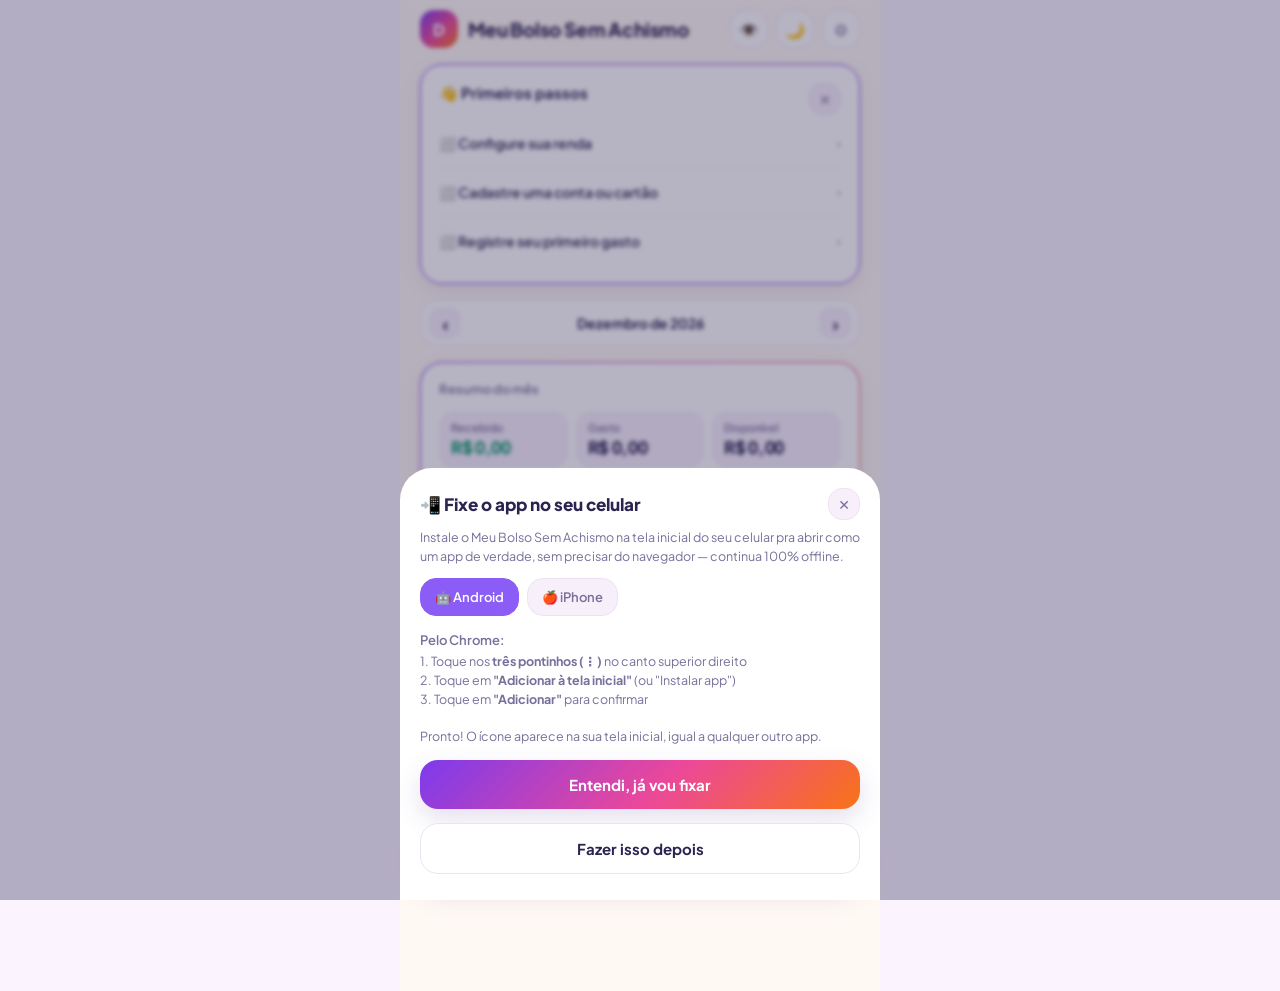
==== commit 5feee884: "Aplica o redesign visual v2 com tema claro e escuro CSS reescrito mantendo todos os nomes de classe," ====
--- a/index.html
+++ b/index.html
@@ -11,6 +11,10 @@
 <meta name="apple-mobile-web-app-capable" content="yes">
 <meta name="apple-mobile-web-app-status-bar-style" content="default">
 <meta name="apple-mobile-web-app-title" content="Meu Bolso">
+<link rel="preconnect" href="https://fonts.googleapis.com">
+<link rel="preconnect" href="https://fonts.gstatic.com" crossorigin>
+<link href="https://fonts.googleapis.com/css2?family=Plus+Jakarta+Sans:wght@400;500;600;700;800&display=swap" rel="stylesheet">
+<script src="js/theme.js"></script>
 <link rel="stylesheet" href="css/style.css">
 </head>
 <body>
@@ -34,7 +38,15 @@
 
 <div id="app">
 
-  <div class="appbar" id="appbar-title">Meu Bolso Sem Achismo</div>
+  <div class="appbar">
+    <div class="appbar-avatar">D</div>
+    <span id="appbar-title">Meu Bolso Sem Achismo</span>
+    <div class="appbar-actions">
+      <button class="icon-btn" id="btn-toggle-hide" title="Ocultar valores">👁️</button>
+      <button class="icon-btn" id="btn-toggle-theme" title="Tema claro/escuro">🌙</button>
+      <button class="icon-btn nav-item" data-screen="more" title="Ajustes">⚙️</button>
+    </div>
+  </div>
 
   <!-- ============ DASHBOARD ============ -->
   <section class="screen active" id="screen-dashboard">
@@ -53,10 +65,9 @@
       <button class="chip" data-month-today style="display:none;">Hoje</button>
     </div>
 
-    <div class="card">
+    <div class="card card-hero">
       <div style="display:flex;justify-content:space-between;align-items:flex-start;">
         <p class="card-title" style="margin:0;">Resumo do mês</p>
-        <button class="close-btn" id="btn-toggle-hide" style="font-size:22px;" title="Ocultar valores">👁️</button>
       </div>
       <div class="summary-grid">
         <div>
@@ -74,6 +85,7 @@
       </div>
       <p class="sub-line" id="dash-comparison">—</p>
       <p class="sub-line" id="dash-available-note" style="margin-top:2px;"></p>
+      <div id="dash-benefit-balance" style="margin-top:4px;"></div>
       <div id="dash-other-currencies" style="margin-top:8px;"></div>
     </div>
 
@@ -146,7 +158,7 @@
 
   <!-- ============ INVESTIMENTOS ============ -->
   <section class="screen" id="screen-investments">
-    <div class="card">
+    <div class="card card-hero">
       <p class="card-title">Patrimônio investido</p>
       <p class="big-number" id="inv-total">R$ 0,00</p>
       <div id="inv-other-currencies" style="margin-top:8px;"></div>
@@ -172,6 +184,17 @@
       <button class="btn btn-secondary" id="btn-remove-pin" style="display:none;">Remover PIN</button>
     </div>
 
+    <div class="section-title">Aparência</div>
+    <div class="card">
+      <p class="card-title">Tema do app</p>
+      <div class="chip-list" id="theme-chips">
+        <div class="chip" data-theme-pref="auto">🌗 Automático</div>
+        <div class="chip" data-theme-pref="claro">☀️ Claro</div>
+        <div class="chip" data-theme-pref="escuro">🌙 Escuro</div>
+      </div>
+      <p class="sub-line">No automático, o app segue o tema do seu celular.</p>
+    </div>
+
     <div class="section-title">Notificações</div>
     <div class="card">
       <p class="card-title">Avisar quando uma conta ou fatura vencer</p>
@@ -215,15 +238,27 @@
       <button class="btn btn-secondary" id="btn-add-currency">+ Adicionar moeda</button>
     </div>
 
+    <div class="section-title">Receitas que caem todo mês</div>
+    <div class="card">
+      <p class="sub-line">Cadastre salário, aluguel recebido ou qualquer receita fixa. O app lança sozinho no dia certo — inclusive recuperando meses em que você não abriu o app.</p>
+      <div id="recurring-list" style="margin-top:8px;"></div>
+      <button class="btn btn-secondary" id="btn-add-recurring" style="margin-top:10px;">+ Nova receita recorrente</button>
+    </div>
+
     <div class="section-title">Backup</div>
     <div class="card">
       <p class="card-title">Exportar ou restaurar seus dados</p>
       <p class="sub-line">Como tudo fica só neste aparelho, exporte um backup de vez em quando e guarde onde quiser (Drive, e-mail para você mesma, pendrive). Se trocar de celular ou limpar o navegador, importe o arquivo para trazer tudo de volta.</p>
+      <div id="backup-reminder" class="alert info" style="display:none;margin-bottom:10px;"></div>
       <button class="btn btn-secondary" id="btn-export-backup">⬇️ Exportar backup</button>
       <label class="btn btn-secondary" style="display:block;text-align:center;cursor:pointer;box-sizing:border-box;">
         ⬆️ Importar backup
         <input type="file" id="input-import-backup" accept="application/json" style="display:none;">
       </label>
+      <div id="undo-import-wrap" style="display:none;margin-top:12px;padding-top:12px;border-top:1px solid var(--border);">
+        <p class="sub-line" id="undo-import-info"></p>
+        <button class="btn btn-secondary" id="btn-undo-import" style="margin-top:6px;">↩️ Desfazer importação</button>
+      </div>
     </div>
 
     <div class="section-title">Zona de risco</div>
@@ -269,8 +304,12 @@
       <input type="number" id="profile-emergency" inputmode="decimal" placeholder="0,00">
 
       <label class="chip" style="display:flex;align-items:center;gap:8px;width:fit-content;margin-top:12px;">
-        <input type="checkbox" id="profile-debt" style="width:auto;"> Tenho dívidas caras (cartão/cheque especial)
+        <input type="checkbox" id="profile-debt" style="width:auto;"> Tenho dívidas caras (cartão, cheque especial, empréstimo pessoal)
       </label>
+      <label class="chip" style="display:flex;align-items:center;gap:8px;width:fit-content;margin-top:8px;">
+        <input type="checkbox" id="profile-debt-cheap" style="width:auto;"> Tenho dívidas baratas (financiamento, consignado)
+      </label>
+      <p class="sub-line" style="margin-top:6px;">A diferença muda a recomendação: dívida cara costuma render mais quitar do que investir; dívida barata, não necessariamente.</p>
 
       <button class="btn btn-primary" id="btn-save-profile">Salvar</button>
     </div>
@@ -297,9 +336,9 @@
   <nav class="bottom-nav">
     <button class="nav-item active" data-screen="dashboard"><span class="icon">🏠</span>Início</button>
     <button class="nav-item" data-screen="bills"><span class="icon">🗓️</span>Contas</button>
+    <div class="nav-gap"></div>
     <button class="nav-item" data-screen="budgets"><span class="icon">🎯</span>Orçamento</button>
     <button class="nav-item" data-screen="investments"><span class="icon">📈</span>Investir</button>
-    <button class="nav-item" data-screen="more"><span class="icon">☰</span>Mais</button>
   </nav>
 
   <button class="fab" id="fab-add">+</button>
@@ -317,8 +356,10 @@
         <button class="type-btn income" data-type="income">Receita</button>
       </div>
 
-      <label for="tx-amount">Valor</label>
-      <input type="number" id="tx-amount" inputmode="decimal" placeholder="0,00" autofocus>
+      <div class="amount-field">
+        <span class="currency-prefix" id="tx-currency-prefix">R$</span>
+        <input type="number" id="tx-amount" inputmode="decimal" placeholder="0,00" autofocus aria-label="Valor">
+      </div>
 
       <div id="tx-currency-wrap" style="display:none;">
         <label>Moeda</label>
@@ -351,6 +392,7 @@
               <input type="number" id="tx-installments" min="1" value="1" inputmode="numeric">
             </div>
           </div>
+          <p class="sub-line" id="tx-invoice-hint" style="display:none;"></p>
           <div id="tx-installment-start-wrap" style="display:none;">
             <label for="tx-installment-start">Compra já começou? A partir de qual parcela</label>
             <input type="number" id="tx-installment-start" min="1" value="1" inputmode="numeric">
@@ -545,6 +587,38 @@
   </div>
 
   <!-- ============ MODAL: NOVO CARTÃO ============ -->
+  <div class="modal-overlay" id="modal-recurring">
+    <div class="modal-sheet">
+      <div class="modal-header">
+        <h2 id="rec-modal-title">Nova receita recorrente</h2>
+        <button class="close-btn" data-close="modal-recurring">✕</button>
+      </div>
+
+      <label for="rec-name">Nome</label>
+      <input type="text" id="rec-name" placeholder="Ex: Salário, Aluguel do apê">
+
+      <div class="two-col">
+        <div>
+          <label for="rec-amount">Valor (R$)</label>
+          <input type="number" id="rec-amount" inputmode="decimal" placeholder="0,00">
+        </div>
+        <div>
+          <label for="rec-day">Cai todo dia</label>
+          <input type="number" id="rec-day" min="1" max="31" inputmode="numeric" placeholder="Ex: 5">
+        </div>
+      </div>
+
+      <label for="rec-category">Tipo de receita</label>
+      <select id="rec-category"></select>
+
+      <label for="rec-account">Cai em qual conta?</label>
+      <select id="rec-account"></select>
+
+      <button class="btn btn-primary" id="btn-save-recurring">Salvar</button>
+      <button class="btn btn-danger" id="btn-delete-recurring" style="display:none;">Apagar</button>
+    </div>
+  </div>
+
   <div class="modal-overlay" id="modal-card">
     <div class="modal-sheet">
       <div class="modal-header">
@@ -569,6 +643,7 @@
             <input type="number" id="card-limit" inputmode="decimal" placeholder="0,00">
           </div>
         </div>
+        <p class="sub-line">A fatura fecha automaticamente 6 dias antes do vencimento — o app já avisa em qual fatura cada compra cai.</p>
       </div>
 
       <div id="card-beneficio-fields" style="display:none;">
@@ -582,6 +657,18 @@
             <input type="number" id="card-balance" inputmode="decimal" placeholder="0,00">
           </div>
         </div>
+
+        <label style="display:flex;align-items:flex-start;gap:10px;margin-top:14px;cursor:pointer;">
+          <input type="checkbox" id="card-auto-recharge" style="width:20px;height:20px;flex:none;margin-top:2px;">
+          <span>
+            <span style="font-weight:600;">🔄 Recarregar sozinho todo mês</span>
+            <span class="sub-line" style="display:block;margin-top:2px;">
+              No último dia de cada mês o valor acima entra no saldo do cartão e conta como
+              receita do mês, em "Benefício (VA/VR)".
+            </span>
+          </span>
+        </label>
+        <div id="card-recharge-info" class="sub-line" style="margin-top:8px;display:none;"></div>
       </div>
 
       <button class="btn btn-primary" id="btn-save-card">Salvar</button>
@@ -801,7 +888,7 @@
       <p class="sub-line">Gráfico de gastos x receitas dos últimos 6 meses, detalhamento das receitas por tipo, orçamento por categoria e a lista de transações do mês. Toque em qualquer transação para editar, ou no 🗑️ para apagar. Toque em "Ver todas as transações" para buscar em todo o histórico, filtrando por texto, categoria ou tipo.</p>
 
       <p class="card-title" style="margin-top:16px;">➕ Lançar um gasto ou receita</p>
-      <p class="sub-line">Toque no botão "+". Escolha Gasto ou Receita, valor, categoria e data. Para gastos, escolha a forma de pagamento: Dinheiro, Pix, Débito, Cartão de Crédito, Cartão Alimentação ou Cartão Refeição. Se for cartão de crédito, escolha o cartão cadastrado e o número de parcelas — o app cria automaticamente um lançamento em cada mês futuro. Se ligar a um banco/carteira ou cartão benefício, o saldo é debitado/creditado sozinho.</p>
+      <p class="sub-line">Toque no botão "+". Escolha Gasto ou Receita, valor, categoria e data. Para gastos, escolha a forma de pagamento: Dinheiro, Pix, Débito, Cartão de Crédito, Cartão Alimentação ou Cartão Refeição. Se for cartão de crédito, escolha o cartão cadastrado e o número de parcelas — o app cria automaticamente um lançamento em cada mês futuro. Ao escolher o cartão, aparece um aviso dizendo em qual fatura a compra vai cair (a fatura fecha automaticamente 6 dias antes do vencimento) — útil pra saber se vale esperar uns dias antes de comprar. Se ligar a um banco/carteira ou cartão benefício, o saldo é debitado/creditado sozinho.</p>
 
       <p class="card-title" style="margin-top:16px;">💬 Posso gastar isso?</p>
       <p class="sub-line">Antes de gastar, simule: informe valor, categoria, forma de pagamento e parcelas. O app compara com o que resta no orçamento daquela categoria este mês e diz se dá para gastar e quanto sobra (ou quanto vai faltar).</p>
@@ -898,5 +985,22 @@
 <script src="js/storage.js"></script>
 <script src="js/calc.js"></script>
 <script src="js/app.js"></script>
+<script>
+  // Liga os chips de tema e o botão 🌙 do topo ao MBTheme (js/theme.js).
+  (function () {
+    function paint() {
+      var pref = window.MBTheme.get();
+      document.querySelectorAll('#theme-chips .chip').forEach(function (c) {
+        c.classList.toggle('selected', c.dataset.themePref === pref);
+      });
+    }
+    document.querySelectorAll('#theme-chips .chip').forEach(function (c) {
+      c.addEventListener('click', function () { window.MBTheme.set(c.dataset.themePref); paint(); });
+    });
+    var btn = document.getElementById('btn-toggle-theme');
+    if (btn) btn.addEventListener('click', function () { window.MBTheme.toggle(); paint(); });
+    paint();
+  })();
+</script>
 </body>
 </html>
--- a/css/style.css
+++ b/css/style.css
@@ -1,16 +1,56 @@
+/* ============================================================
+   Meu Bolso Sem Achismo — visual v2 (claro + escuro)
+   Substitui css/style.css. Mantém TODOS os nomes de classe
+   originais, então o HTML e o app.js continuam funcionando.
+   O tema vem do atributo data-theme no <html> (ver js/theme.js).
+   ============================================================ */
+
 :root {
-  /* Identidade visual "Dani Sem Achismo": navy escuro + gradiente roxo-rosa-laranja */
-  --primary: #8B5CF6;
+  --brand-gradient: linear-gradient(135deg, #7C3AED 0%, #EC4899 55%, #F97316 100%);
+  --radius-lg: 26px;
+  --radius: 22px;
+  --radius-sm: 16px;
+  --shadow-card: 0 6px 20px rgba(91, 58, 140, 0.10);
+  --shadow-float: 0 10px 26px rgba(91, 58, 140, 0.16);
+  --font: 'Plus Jakarta Sans', -apple-system, BlinkMacSystemFont, 'Segoe UI', system-ui, sans-serif;
+}
+
+/* ---------- TEMA CLARO (padrão) ---------- */
+html, html[data-theme="claro"] {
+  --primary: #7C3AED;
+  --accent: #DB2777;
+  --success: #0E9A6C;
+  --warning: #B4530A;
+  --danger: #D0244F;
+  --bg: #FFF9F4;
+  --page-bg: #FBF4FF;
+  --surface: #FFFFFF;
+  --surface-2: #F7F0FB;
+  --text: #2B2350;
+  --text-secondary: #786F9B;
+  --text-muted: #A79FC0;
+  --border: #EDE2F4;
+  --divider: #F3EBF8;
+}
+
+/* ---------- TEMA ESCURO ---------- */
+html[data-theme="escuro"] {
+  --primary: #A78BFA;
+  --accent: #F0ABFC;
   --success: #34D399;
-  --warning: #F97316;
-  --danger: #F43F5E;
+  --warning: #FDBA74;
+  --danger: #FDA4AF;
   --bg: #0F0E2A;
+  --page-bg: #0A0920;
   --surface: #1B1836;
   --surface-2: #241F47;
   --text: #F5F3FF;
   --text-secondary: #A5A0C2;
+  --text-muted: #6C669B;
   --border: #33305A;
-  --brand-gradient: linear-gradient(135deg, #7C3AED 0%, #EC4899 55%, #F97316 100%);
+  --divider: #2A2750;
+  --shadow-card: 0 6px 20px rgba(0, 0, 0, 0.35);
+  --shadow-float: 0 10px 26px rgba(0, 0, 0, 0.45);
 }
 
 * { box-sizing: border-box; }
@@ -18,322 +58,385 @@
 html, body {
   margin: 0;
   padding: 0;
-  background: var(--bg);
+  background: var(--page-bg);
   color: var(--text);
-  font-family: -apple-system, BlinkMacSystemFont, 'Segoe UI', Roboto, Arial, sans-serif;
+  font-family: var(--font);
   -webkit-tap-highlight-color: transparent;
-}
+  -webkit-font-smoothing: antialiased;
+}
+
+a { color: var(--primary); }
+a:hover { color: var(--accent); }
 
 #app {
   max-width: 480px;
   margin: 0 auto;
   min-height: 100vh;
-  padding-bottom: 72px;
+  padding-bottom: 118px;
+  background: var(--bg);
   position: relative;
 }
 
+/* ---------- HEADER ---------- */
 .appbar {
   position: sticky;
   top: 0;
   z-index: 10;
+  background: var(--bg);
+  border: none;
+  padding: calc(10px + env(safe-area-inset-top)) 20px 12px;
+  font-size: 19px;
+  font-weight: 800;
+  letter-spacing: -0.01em;
+  display: flex;
+  align-items: center;
+  gap: 10px;
+}
+.appbar .appbar-actions { margin-left: auto; display: flex; gap: 8px; }
+.appbar .icon-btn {
+  width: 38px; height: 38px;
+  border-radius: 15px;
   background: var(--surface);
-  border-bottom: 1px solid var(--border);
-  padding: 16px;
-  font-size: 18px;
-  font-weight: 600;
-}
-
-.screen { display: none; padding: 16px; }
+  border: 1px solid var(--border);
+  color: var(--text-secondary);
+  font-size: 16px;
+  display: flex; align-items: center; justify-content: center;
+  cursor: pointer;
+  font-family: inherit;
+  padding: 0;
+}
+.appbar .icon-btn.active { color: var(--accent); border-color: var(--primary); }
+.appbar .nav-item { flex: 0 0 auto; gap: 0; font-size: 16px; }
+.appbar-avatar {
+  width: 38px; height: 38px; border-radius: 14px;
+  background: var(--brand-gradient);
+  color: #fff; font-weight: 800; font-size: 16px;
+  display: flex; align-items: center; justify-content: center;
+  flex: 0 0 auto;
+}
+
+.screen { display: none; padding: 4px 20px 8px; }
 .screen.active { display: block; }
 
+/* ---------- NAVEGAÇÃO DE MÊS ---------- */
 .month-nav {
   display: flex;
   align-items: center;
-  justify-content: center;
-  gap: 12px;
+  justify-content: space-between;
+  gap: 8px;
+  background: var(--surface);
+  border: 1px solid var(--border);
+  border-radius: var(--radius-sm);
+  padding: 6px 8px;
   margin-bottom: 16px;
 }
-.month-nav-label {
-  font-size: 15px;
-  font-weight: 600;
-  min-width: 140px;
-  text-align: center;
-}
+.month-nav-label { font-size: 14px; font-weight: 700; text-align: center; flex: 1; }
 .month-nav .close-btn {
-  font-size: 20px;
-  font-weight: 700;
-  width: 32px;
-  height: 32px;
-  border-radius: 50%;
-  background: var(--surface);
-  border: 1px solid var(--border);
-}
-
+  font-size: 18px; font-weight: 700;
+  width: 32px; height: 32px;
+  border-radius: 12px;
+  background: var(--surface-2);
+  border: none;
+  color: var(--text);
+}
+
+/* ---------- CARDS ---------- */
 .card {
   background: var(--surface);
   border: 1px solid var(--border);
-  border-radius: 12px;
-  padding: 16px;
+  border-radius: var(--radius);
+  padding: 18px;
   margin-bottom: 16px;
-  box-shadow: 0 4px 16px rgba(0,0,0,0.25);
-}
-
-.card-title {
-  font-size: 14px;
-  color: var(--text-secondary);
-  margin: 0 0 4px;
-}
-
+  box-shadow: var(--shadow-card);
+}
+/* Card em destaque (resumo do mês / patrimônio): borda em gradiente.
+   Adicione class="card card-hero" no HTML onde quiser o destaque. */
+.card-hero {
+  border: none;
+  background:
+    linear-gradient(var(--surface), var(--surface)) padding-box,
+    var(--brand-gradient) border-box;
+  border: 1.5px solid transparent;
+}
+
+.card-title { font-size: 13px; color: var(--text-secondary); font-weight: 600; margin: 0 0 4px; }
 .big-number {
-  font-size: 28px;
-  font-weight: 700;
-  margin: 0;
-}
-
-.sub-line {
-  font-size: 13px;
-  color: var(--text-secondary);
-  margin-top: 4px;
-}
+  font-size: 34px; font-weight: 800; margin: 0;
+  letter-spacing: -0.02em;
+  font-variant-numeric: tabular-nums;
+}
+.sub-line { font-size: 12.5px; color: var(--text-secondary); margin-top: 4px; line-height: 1.5; }
 
 .summary-grid {
   display: grid;
   grid-template-columns: repeat(3, 1fr);
   gap: 8px;
-  margin-top: 10px;
-}
-.summary-grid .card-title { font-size: 12px; margin-bottom: 2px; }
-.summary-grid .big-number { font-size: 18px; }
+  margin-top: 14px;
+}
+.summary-grid > div {
+  background: var(--surface-2);
+  border-radius: 15px;
+  padding: 10px 12px;
+}
+.summary-grid .card-title { font-size: 11px; margin-bottom: 2px; }
+.summary-grid .big-number { font-size: 17px; }
 
 .section-title {
-  font-size: 14px;
-  font-weight: 600;
-  color: var(--text-secondary);
-  text-transform: uppercase;
-  letter-spacing: 0.03em;
-  margin: 20px 0 8px;
-}
-
-.cat-row {
-  display: flex;
-  align-items: center;
-  justify-content: space-between;
-  padding: 10px 0;
-  border-bottom: 1px solid var(--border);
-}
-.cat-row:last-child { border-bottom: none; }
-
-.cat-name { display: flex; align-items: center; gap: 8px; font-size: 14px; }
-.cat-values { font-size: 13px; color: var(--text-secondary); text-align: right; }
-
-.progress-bar {
-  height: 6px;
-  border-radius: 3px;
-  background: var(--border);
-  overflow: hidden;
-  margin-top: 6px;
-}
-.progress-fill { height: 100%; border-radius: 3px; transition: width .2s; }
-.status-ok { background: var(--success); }
-.status-aviso { background: var(--warning); }
-.status-ultrapassado { background: var(--danger); }
-
-.tx-item {
-  display: flex;
-  justify-content: space-between;
-  align-items: center;
-  padding: 10px 0;
-  border-bottom: 1px solid var(--border);
-}
-.tx-item:last-child { border-bottom: none; }
-.tx-left { display: flex; align-items: center; gap: 10px; }
-.tx-icon {
-  width: 36px; height: 36px; border-radius: 50%;
-  background: var(--bg); display: flex; align-items: center; justify-content: center;
-  font-size: 16px;
-}
-.tx-desc { font-size: 14px; font-weight: 500; }
-.tx-date { font-size: 12px; color: var(--text-secondary); }
-.tx-amount { font-size: 14px; font-weight: 600; }
-.tx-amount.income { color: var(--success); }
-.tx-amount.expense { color: var(--text); }
-.tx-amount.transfer { color: var(--text-secondary); }
-
-.alert {
-  border-radius: 10px;
-  padding: 12px;
   font-size: 13px;
-  margin-bottom: 10px;
-  line-height: 1.4;
-}
-.alert.critical { background: rgba(244,63,94,0.14); color: #FDA4AF; border: 1px solid rgba(244,63,94,0.4); }
-.alert.warning { background: rgba(249,115,22,0.14); color: #FDBA74; border: 1px solid rgba(249,115,22,0.4); }
-.alert.info { background: rgba(139,92,246,0.14); color: #C4B5FD; border: 1px solid rgba(139,92,246,0.4); }
-
-.empty-state {
-  text-align: center;
-  color: var(--text-secondary);
-  font-size: 13px;
-  padding: 24px 0;
-}
-
-label { display: block; font-size: 13px; color: var(--text-secondary); margin: 12px 0 4px; }
-input, select, textarea {
-  width: 100%;
-  padding: 12px;
-  border-radius: 8px;
-  border: 1px solid var(--border);
-  font-size: 16px;
-  background: var(--surface);
+  font-weight: 700;
   color: var(--text);
-  font-family: inherit;
-}
-textarea { resize: vertical; min-height: 60px; }
-
-.type-toggle { display: flex; gap: 8px; margin-top: 8px; }
-.type-btn {
-  flex: 1; padding: 10px; text-align: center; border-radius: 8px;
-  border: 1px solid var(--border); font-size: 14px; cursor: pointer; background: var(--surface);
-}
-.type-btn.selected.expense { background: var(--danger); color: #fff; border-color: var(--danger); }
-.type-btn.selected.income { background: var(--success); color: #fff; border-color: var(--success); }
-
-.btn {
-  display: block;
-  width: 100%;
-  padding: 14px;
-  border-radius: 10px;
-  border: none;
-  font-size: 15px;
-  font-weight: 600;
-  cursor: pointer;
-  margin-top: 16px;
-}
-.btn-primary { background: var(--brand-gradient); color: #fff; }
-.btn-secondary { background: var(--bg); color: var(--text); border: 1px solid var(--border); }
-.btn-danger { background: transparent; color: var(--danger); }
-
-.chip-list { display: flex; flex-wrap: wrap; gap: 8px; margin-top: 8px; }
-.chip {
-  padding: 8px 12px;
-  border-radius: 20px;
-  border: 1px solid var(--border);
-  font-size: 13px;
-  cursor: pointer;
-  background: var(--surface);
-}
-.chip.selected { background: var(--primary); color: #fff; border-color: var(--primary); }
-
-.bottom-nav {
-  position: fixed;
-  bottom: 0;
-  left: 50%;
-  transform: translateX(-50%);
-  width: 100%;
-  max-width: 480px;
-  background: var(--surface);
-  border-top: 1px solid var(--border);
-  display: flex;
-  z-index: 20;
-}
-.nav-item {
-  flex: 1;
-  padding: 10px 0 8px;
-  text-align: center;
-  font-size: 11px;
-  color: var(--text-secondary);
-  cursor: pointer;
-  border: none;
-  background: none;
-  font-family: inherit;
-}
-.nav-item .icon { font-size: 20px; display: block; margin-bottom: 2px; }
-.nav-item.active { color: var(--primary); }
-
+  text-transform: none;
+  letter-spacing: 0;
+  margin: 22px 0 10px;
+}
+
+/* ---------- LISTAS ---------- */
+.cat-row,
+.tx-item,
 .list-row-input {
   display: flex;
   align-items: center;
   justify-content: space-between;
-  gap: 10px;
-  padding: 10px 0;
-  border-bottom: 1px solid var(--border);
-}
-.list-row-input:last-child { border-bottom: none; }
+  padding: 15px 0;
+  border-bottom: 1px solid var(--divider);
+}
+.cat-row:last-child, .tx-item:last-child, .list-row-input:last-child { border-bottom: none; }
+.list-row-input { gap: 10px; }
 .list-row-input input { max-width: 130px; }
 
-.budget-row {
-  padding: 10px 0;
-  border-bottom: 1px solid var(--border);
-}
+.cat-name { display: flex; align-items: center; gap: 10px; font-size: 14px; font-weight: 600; }
+.cat-values { font-size: 12.5px; color: var(--text-secondary); text-align: right; font-variant-numeric: tabular-nums; }
+
+.progress-bar {
+  height: 8px;
+  border-radius: 5px;
+  background: var(--surface-2);
+  overflow: hidden;
+  margin-top: 8px;
+}
+.progress-fill { height: 100%; border-radius: 5px; transition: width .25s ease; }
+.status-ok { background: var(--success); }
+.status-aviso { background: #F97316; }
+.status-ultrapassado { background: #F43F5E; }
+
+.tx-left { display: flex; align-items: center; gap: 12px; min-width: 0; }
+.tx-icon {
+  width: 38px; height: 38px; border-radius: 14px;
+  background: var(--surface-2);
+  display: flex; align-items: center; justify-content: center;
+  font-size: 17px; flex: 0 0 auto;
+}
+.tx-desc { font-size: 14px; font-weight: 600; }
+.tx-date { font-size: 11.5px; color: var(--text-secondary); }
+.tx-amount { font-size: 14px; font-weight: 700; font-variant-numeric: tabular-nums; }
+.tx-amount.income { color: var(--success); }
+.tx-amount.expense { color: var(--text); }
+.tx-amount.transfer { color: var(--text-secondary); }
+
+/* ---------- ALERTAS ---------- */
+.alert {
+  border-radius: var(--radius);
+  padding: 14px 16px;
+  font-size: 13px;
+  font-weight: 600;
+  margin-bottom: 12px;
+  line-height: 1.45;
+}
+.alert.critical { background: rgba(244, 63, 94, 0.10); color: var(--danger); border: 1px solid rgba(244, 63, 94, 0.32); }
+.alert.warning { background: rgba(249, 115, 22, 0.10); color: var(--warning); border: 1px solid rgba(249, 115, 22, 0.34); }
+.alert.info { background: rgba(139, 92, 246, 0.10); color: var(--primary); border: 1px solid rgba(139, 92, 246, 0.32); }
+
+.empty-state { text-align: center; color: var(--text-secondary); font-size: 13px; padding: 28px 0; }
+
+/* ---------- FORMULÁRIOS ---------- */
+label { display: block; font-size: 12.5px; color: var(--text-secondary); font-weight: 600; margin: 14px 0 6px; }
+input, select, textarea {
+  width: 100%;
+  padding: 13px 14px;
+  border-radius: 15px;
+  border: 1px solid var(--border);
+  font-size: 16px;
+  background: var(--surface-2);
+  color: var(--text);
+  font-family: inherit;
+}
+input:focus, select:focus, textarea:focus {
+  outline: none;
+  border-color: var(--primary);
+  box-shadow: 0 0 0 3px rgba(124, 58, 237, 0.16);
+}
+textarea { resize: vertical; min-height: 60px; }
+
+.amount-field {
+  display: flex; align-items: baseline; justify-content: center; gap: 6px;
+  margin: 22px 0 6px;
+}
+.amount-field .currency-prefix { font-size: 22px; font-weight: 700; color: var(--text-secondary); }
+.amount-field input {
+  width: auto; max-width: 230px;
+  border: none; background: transparent; padding: 0;
+  font-size: 46px; font-weight: 800; text-align: center;
+  letter-spacing: -0.02em;
+  color: var(--text);
+  font-variant-numeric: tabular-nums;
+}
+.amount-field input:focus { outline: none; box-shadow: none; }
+.amount-field input::placeholder { color: var(--text-muted); }
+
+.type-toggle {
+  display: flex; gap: 6px;
+  background: var(--surface-2);
+  border-radius: 18px;
+  padding: 4px;
+  margin-top: 10px;
+}
+.type-btn {
+  flex: 1; padding: 11px; text-align: center;
+  border-radius: 14px; border: none;
+  font-size: 13.5px; font-weight: 700;
+  cursor: pointer; background: transparent;
+  color: var(--text-secondary);
+  font-family: inherit;
+}
+.type-btn.selected.expense { background: #F43F5E; color: #fff; }
+.type-btn.selected.income { background: #0E9A6C; color: #fff; }
+
+/* ---------- BOTÕES ---------- */
+.btn {
+  display: block; width: 100%;
+  padding: 15px;
+  border-radius: 18px;
+  border: none;
+  font-size: 15px; font-weight: 700;
+  cursor: pointer;
+  margin-top: 14px;
+  font-family: inherit;
+}
+.btn-primary { background: var(--brand-gradient); color: #fff; box-shadow: var(--shadow-float); }
+.btn-secondary { background: var(--surface); color: var(--text); border: 1px solid var(--border); }
+.btn-danger { background: transparent; color: var(--danger); }
+.btn:active { transform: translateY(1px); }
+
+.chip-list { display: flex; flex-wrap: wrap; gap: 8px; margin-top: 8px; }
+.chip {
+  padding: 10px 14px;
+  border-radius: 16px;
+  border: 1px solid var(--border);
+  font-size: 13px; font-weight: 600;
+  cursor: pointer;
+  background: var(--surface-2);
+  color: var(--text-secondary);
+}
+.chip.selected { background: #8B5CF6; color: #fff; border-color: #8B5CF6; }
+
+/* ---------- BARRA INFERIOR FLUTUANTE + BOTÃO CENTRAL ---------- */
+.bottom-nav {
+  position: fixed;
+  bottom: calc(16px + env(safe-area-inset-bottom));
+  left: 50%;
+  transform: translateX(-50%);
+  width: calc(100% - 32px);
+  max-width: 448px;
+  height: 66px;
+  background: var(--surface);
+  border: 1px solid var(--border);
+  border-radius: var(--radius-lg);
+  box-shadow: var(--shadow-float);
+  display: flex;
+  align-items: center;
+  z-index: 20;
+}
+.nav-item {
+  flex: 1;
+  padding: 0;
+  text-align: center;
+  font-size: 10.5px;
+  font-weight: 700;
+  color: var(--text-muted);
+  cursor: pointer;
+  border: none;
+  background: none;
+  font-family: inherit;
+  display: flex;
+  flex-direction: column;
+  align-items: center;
+  gap: 3px;
+}
+.nav-item .icon { font-size: 19px; display: block; }
+.nav-item .icon svg { width: 23px; height: 23px; display: block; }
+.nav-item.active { color: var(--accent); }
+/* espaço reservado para o botão central */
+.nav-gap { flex: 0 0 70px; }
+
+.fab {
+  position: fixed;
+  bottom: calc(38px + env(safe-area-inset-bottom));
+  left: 50%;
+  transform: translateX(-50%);
+  width: 58px; height: 58px;
+  border-radius: 20px;
+  background: var(--brand-gradient);
+  color: #fff;
+  font-size: 26px;
+  border: 4px solid var(--bg);
+  box-shadow: 0 8px 22px rgba(236, 72, 153, 0.42);
+  cursor: pointer;
+  z-index: 21;
+  display: flex; align-items: center; justify-content: center;
+  line-height: 1; padding: 0;
+}
+
+/* ---------- ORÇAMENTO ---------- */
+.budget-row { padding: 14px 0; border-bottom: 1px solid var(--divider); }
 .budget-row:last-child { border-bottom: none; }
 .budget-pct-line {
-  display: flex;
-  align-items: center;
-  gap: 6px;
-  flex-wrap: wrap;
-  margin-top: 6px;
-  font-size: 12px;
-  color: var(--text-secondary);
-}
-.budget-pct-line .pct-input {
-  width: 50px;
-  padding: 4px 6px;
-  font-size: 13px;
-}
-.budget-pct-line .chip {
-  padding: 4px 10px;
-  font-size: 12px;
-  margin-left: auto;
-}
-
-.fab {
-  position: fixed;
-  bottom: 84px;
-  left: 50%;
-  transform: translateX(76px);
-  width: 56px; height: 56px;
-  border-radius: 50%;
-  background: var(--brand-gradient);
-  color: #fff;
-  font-size: 28px;
-  border: none;
-  box-shadow: 0 4px 16px rgba(236,72,153,0.4);
-  cursor: pointer;
-  z-index: 21;
-  display: flex;
-  align-items: center;
-  justify-content: center;
-  line-height: 1;
-  padding: 0;
-}
-
+  display: flex; align-items: center; gap: 6px; flex-wrap: wrap;
+  margin-top: 8px; font-size: 12px; color: var(--text-secondary);
+}
+.budget-pct-line .pct-input { width: 56px; padding: 6px 8px; font-size: 13px; border-radius: 12px; }
+.budget-pct-line .chip { padding: 5px 11px; font-size: 12px; margin-left: auto; }
+
+/* ---------- MODAIS / BOTTOM SHEETS ---------- */
 .modal-overlay {
-  position: fixed;
-  inset: 0;
-  background: rgba(0,0,0,0.4);
+  position: fixed; inset: 0;
+  background: rgba(43, 35, 80, 0.34);
+  backdrop-filter: blur(2px);
   display: none;
   align-items: flex-end;
   justify-content: center;
   z-index: 30;
 }
+html[data-theme="escuro"] .modal-overlay { background: rgba(6, 5, 21, 0.6); }
 .modal-overlay.active { display: flex; }
 .modal-sheet {
   background: var(--surface);
   width: 100%;
   max-width: 480px;
-  border-radius: 16px 16px 0 0;
-  padding: 20px;
-  max-height: 85vh;
+  border-radius: 32px 32px 0 0;
+  padding: 20px 20px calc(26px + env(safe-area-inset-bottom));
+  max-height: 88vh;
   overflow-y: auto;
-}
-.modal-header {
-  display: flex;
-  justify-content: space-between;
-  align-items: center;
-  margin-bottom: 8px;
-}
-.modal-header h2 { font-size: 17px; margin: 0; }
-.close-btn { background: none; border: none; font-size: 20px; color: var(--text-secondary); cursor: pointer; }
+  animation: sheetUp .24s ease-out;
+}
+@keyframes sheetUp { from { transform: translateY(100%); } to { transform: translateY(0); } }
+.modal-header { display: flex; justify-content: space-between; align-items: center; margin-bottom: 8px; }
+.modal-header h2 { font-size: 17px; font-weight: 800; margin: 0; }
+.close-btn {
+  background: var(--surface-2);
+  border: 1px solid var(--border);
+  width: 32px; height: 32px;
+  border-radius: 14px;
+  font-size: 14px;
+  color: var(--text-secondary);
+  cursor: pointer;
+  display: flex; align-items: center; justify-content: center;
+  padding: 0;
+  font-family: inherit;
+}
 
 .two-col { display: flex; gap: 10px; }
 .two-col > * { flex: 1; }
+
+@media (prefers-reduced-motion: reduce) {
+  * { animation: none !important; transition: none !important; }
+}
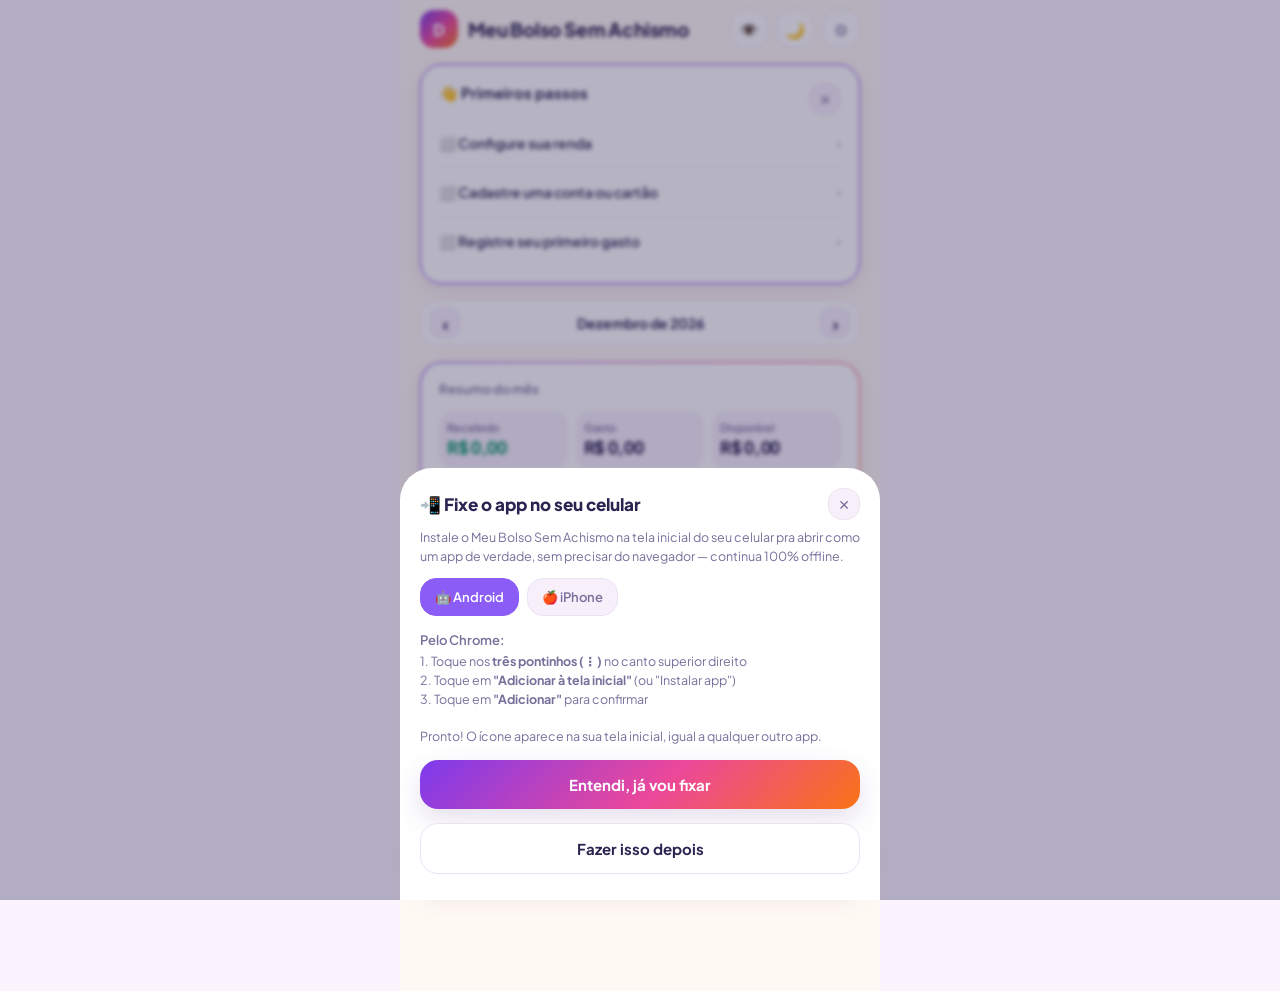
==== commit 4a2d2bd1: "Guardar dinheiro direto da conta, alertas recolhidos e orçamento com previsão - Aporte/resgate agora" ====
--- a/index.html
+++ b/index.html
@@ -92,6 +92,7 @@
     <button class="btn btn-primary" id="btn-open-simulate" style="font-size:16px;">💬 Posso gastar isso?</button>
 
     <div id="dash-alerts"></div>
+    <div id="dash-savings-line"></div>
 
     <div class="section-title">Onde você está gastando mais</div>
     <div class="card" id="dash-chart-categories"></div>
@@ -146,6 +147,15 @@
     </div>
 
     <div id="budget-total-alert"></div>
+
+    <div class="section-title">Como está o mês</div>
+    <div class="card" id="budget-progress"></div>
+    <div id="budget-reallocation"></div>
+
+    <div class="section-title">Quanto guardar por mês</div>
+    <div class="card" id="savings-plan"></div>
+
+    <div class="section-title">Limites por categoria</div>
     <div class="card">
       <p class="card-title">Defina o limite mensal por categoria</p>
       <div id="budget-inputs"></div>
@@ -162,6 +172,15 @@
       <p class="card-title">Patrimônio investido</p>
       <p class="big-number" id="inv-total">R$ 0,00</p>
       <div id="inv-other-currencies" style="margin-top:8px;"></div>
+    </div>
+    <div class="section-title">Guardar dinheiro</div>
+    <div class="card">
+      <p class="sub-line" style="margin-bottom:4px;">Tire da sua conta e mande direto para onde o dinheiro vai ficar.</p>
+      <div class="save-actions">
+        <button class="btn btn-secondary" id="btn-save-to-invest">📈 Investir<br><span class="sub-line">corretora, Tesouro, CDB…</span></button>
+        <button class="btn btn-secondary" id="btn-save-to-vault">🐷 Guardar<br><span class="sub-line">cofre, caixinha, outra conta</span></button>
+      </div>
+      <div id="inv-vaults" style="margin-top:6px;"></div>
     </div>
     <div id="inv-alerts"></div>
     <div class="section-title">Alocação por classe (R$)</div>
@@ -210,7 +229,8 @@
       <div id="accounts-other-currencies" style="margin-top:8px;"></div>
     </div>
     <div class="card" id="accounts-list"></div>
-    <button class="btn btn-secondary" id="btn-add-account">+ Adicionar conta ou carteira</button>
+    <button class="btn btn-secondary" id="btn-add-account">+ Adicionar conta, carteira ou cofre</button>
+    <button class="btn btn-secondary" id="btn-open-transfer">⇄ Transferir entre contas</button>
 
     <div class="section-title">Cartões</div>
     <div id="cards-alerts"></div>
@@ -441,6 +461,10 @@
         <div class="chip-list" id="inv-currency-chips"></div>
       </div>
 
+      <label for="inv-account" id="inv-account-label">Sai de qual conta?</label>
+      <select id="inv-account"></select>
+      <p class="sub-line" id="inv-account-hint" style="margin-top:4px;"></p>
+
       <label for="inv-class">Classe de ativo</label>
       <select id="inv-class"></select>
 
@@ -571,6 +595,7 @@
       <select id="account-type">
         <option value="banco">Conta bancária</option>
         <option value="carteira">Carteira / dinheiro físico</option>
+        <option value="cofre">Cofre / caixinha / reserva (fora do disponível)</option>
       </select>
 
       <div id="account-currency-wrap" style="display:none;">
@@ -959,6 +984,48 @@
 
       <button class="btn btn-primary" id="btn-install-done">Entendi, já vou fixar</button>
       <button class="btn btn-secondary" id="btn-install-later">Fazer isso depois</button>
+    </div>
+  </div>
+
+  <!-- ============ MODAL: ALERTAS ============ -->
+  <div class="modal-overlay" id="modal-alerts">
+    <div class="modal-sheet">
+      <div class="modal-header">
+        <h2>Alertas</h2>
+        <button class="close-btn" data-close="modal-alerts">✕</button>
+      </div>
+      <div id="alerts-list"></div>
+    </div>
+  </div>
+
+  <!-- ============ MODAL: TRANSFERIR / GUARDAR ============ -->
+  <div class="modal-overlay" id="modal-transfer">
+    <div class="modal-sheet">
+      <div class="modal-header">
+        <h2 id="transfer-modal-title">Transferir entre contas</h2>
+        <button class="close-btn" data-close="modal-transfer">✕</button>
+      </div>
+
+      <div class="amount-field">
+        <label for="transfer-amount">Valor (R$)</label>
+        <input type="number" id="transfer-amount" inputmode="decimal" placeholder="0,00">
+      </div>
+
+      <label for="transfer-from">Sai de</label>
+      <select id="transfer-from"></select>
+
+      <label for="transfer-to">Vai para</label>
+      <select id="transfer-to"></select>
+      <p class="sub-line" id="transfer-hint" style="margin-top:4px;"></p>
+
+      <label for="transfer-date">Data</label>
+      <input type="date" id="transfer-date">
+
+      <label for="transfer-desc">Descrição (opcional)</label>
+      <input type="text" id="transfer-desc" placeholder="Ex: reserva de emergência, viagem...">
+
+      <button class="btn btn-primary" id="btn-save-transfer">Transferir</button>
+      <button class="btn btn-secondary" id="btn-transfer-new-vault">🐷 Criar um cofre novo</button>
     </div>
   </div>
 
--- a/css/style.css
+++ b/css/style.css
@@ -169,7 +169,8 @@
 
 .summary-grid {
   display: grid;
-  grid-template-columns: repeat(3, 1fr);
+  /* minmax(0, 1fr): sem isso a coluna não encolhe e "R$ 5.000,00" vaza do card no celular */
+  grid-template-columns: repeat(3, minmax(0, 1fr));
   gap: 8px;
   margin-top: 14px;
 }
@@ -179,7 +180,8 @@
   padding: 10px 12px;
 }
 .summary-grid .card-title { font-size: 11px; margin-bottom: 2px; }
-.summary-grid .big-number { font-size: 17px; }
+.summary-grid > div { min-width: 0; padding: 10px 8px; }
+.summary-grid .big-number { font-size: clamp(12px, 3.3vw, 17px); white-space: nowrap; overflow: hidden; text-overflow: ellipsis; }
 
 .section-title {
   font-size: 13px;
@@ -440,3 +442,65 @@
 @media (prefers-reduced-motion: reduce) {
   * { animation: none !important; transition: none !important; }
 }
+
+/* ---------- ALERTAS RECOLHIDOS (tela inicial) ---------- */
+.alert-summary {
+  width: 100%;
+  display: flex;
+  align-items: center;
+  justify-content: space-between;
+  gap: 10px;
+  text-align: left;
+  font: inherit;
+  font-size: 13.5px;
+  font-weight: 700;
+  padding: 13px 16px;
+  margin-bottom: 12px;
+  border-radius: var(--radius);
+  cursor: pointer;
+}
+.alert-summary.critical { background: rgba(244, 63, 94, 0.10); color: var(--danger); border: 1px solid rgba(244, 63, 94, 0.32); }
+.alert-summary.warning { background: rgba(249, 115, 22, 0.10); color: var(--warning); border: 1px solid rgba(249, 115, 22, 0.34); }
+.alert-summary.info { background: rgba(139, 92, 246, 0.10); color: var(--primary); border: 1px solid rgba(139, 92, 246, 0.32); }
+.alert-summary-cta { font-size: 12.5px; white-space: nowrap; opacity: .85; }
+
+/* ---------- BARRA DE ORÇAMENTO COM PREVISÃO ---------- */
+.budget-progress-row { display: block; }
+.budget-progress-head { display: flex; justify-content: space-between; align-items: baseline; gap: 10px; flex-wrap: wrap; }
+.budget-progress-head .cat-values strong { color: var(--text); }
+.budget-bar { position: relative; height: 10px; }
+.budget-bar .progress-fill { position: absolute; left: 0; top: 0; border-radius: 5px 0 0 5px; }
+.progress-committed {
+  position: absolute;
+  top: 0;
+  height: 100%;
+  opacity: .55;
+  background-image: repeating-linear-gradient(45deg, rgba(255,255,255,.45) 0 4px, transparent 4px 8px);
+}
+.progress-limit {
+  position: absolute;
+  top: -3px;
+  bottom: -3px;
+  width: 2px;
+  margin-left: -1px;
+  background: var(--text);
+  border-radius: 1px;
+}
+.budget-bar { overflow: visible; }
+.budget-verdict { font-weight: 700; }
+.budget-verdict.over { color: var(--danger); }
+.budget-verdict.ok { color: var(--success); }
+
+.realloc-card { border: 1px solid var(--primary); }
+.realloc-row { display: flex; justify-content: space-between; align-items: center; gap: 10px; padding: 10px 0; font-size: 13.5px; border-bottom: 1px solid var(--divider); }
+.realloc-row:last-of-type { border-bottom: none; }
+
+/* ---------- PLANO DE ECONOMIA ---------- */
+.savings-target { margin-bottom: 4px; }
+.savings-steps { margin: 6px 0 10px 18px; padding: 0; font-size: 13.5px; line-height: 1.5; color: var(--text); }
+.savings-steps li { margin-bottom: 6px; }
+
+/* ---------- GUARDAR DINHEIRO ---------- */
+.save-actions { display: grid; grid-template-columns: 1fr 1fr; gap: 10px; margin-top: 8px; }
+.save-actions .btn { margin: 0; line-height: 1.3; padding: 12px 8px; }
+.save-actions .sub-line { font-weight: 500; font-size: 11.5px; }
